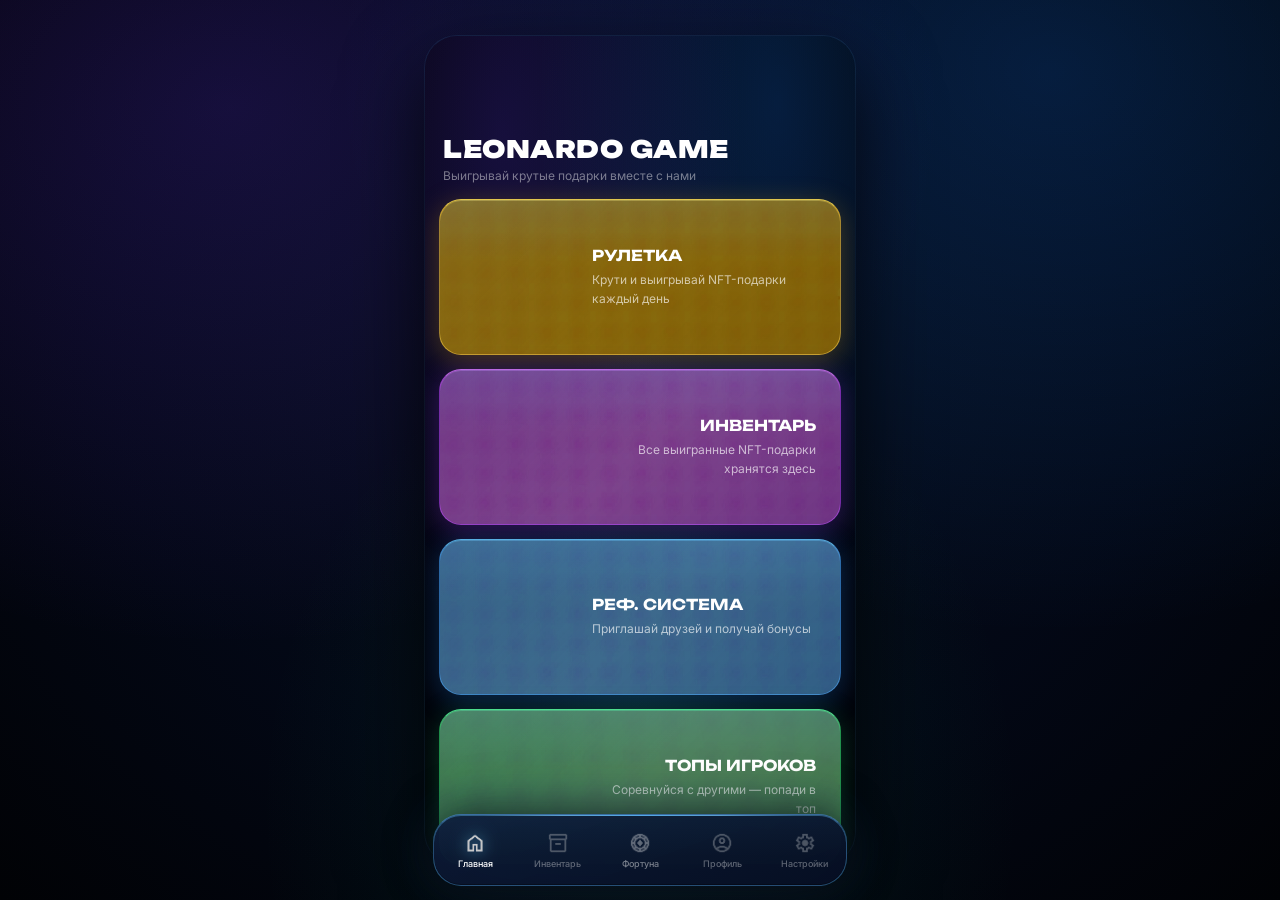
==== index.html @ 04823c70 "Create index.html" ====
<!DOCTYPE html>
<html lang="ru">
<head>
<meta charset="UTF-8"/>
<meta name="viewport" content="width=device-width, initial-scale=1.0, maximum-scale=1.0, user-scalable=no"/>
<title>LEONARDO GAME</title>

<!-- Open Graph / Telegram preview -->
<meta property="og:type" content="website"/>
<meta property="og:title" content="LEONARDO GAME"/>
<meta property="og:description" content="Виграй крутяцькі подарки разом з нами 🎁"/>
<meta property="og:image" content="https://camorezka.github.io/frontend/logo/logo.png"/>
<meta property="og:image:width" content="640"/>
<meta property="og:image:height" content="360"/>
<meta property="og:site_name" content="LEONARDO GAME"/>

<!-- Twitter Card -->
<meta name="twitter:card" content="summary_large_image"/>
<meta name="twitter:title" content="LEONARDO GAME"/>
<meta name="twitter:description" content="Виграй крутяцькі подарки разом з нами 🎁"/>
<meta name="twitter:image" content="https://camorezka.github.io/frontend/logo/logo.png"/>
<script src="https://telegram.org/js/telegram-web-app.js"></script>
<!-- pako для разжатия .tgs (gzip) + lottie-web для рендеринга -->
<script src="https://cdn.jsdelivr.net/npm/pako@2.1.0/dist/pako.min.js"></script>
<script src="https://cdn.jsdelivr.net/npm/lottie-web@5.12.2/build/player/lottie.min.js"></script>
<link rel="preconnect" href="https://fonts.googleapis.com"/>
<link href="https://fonts.googleapis.com/css2?family=Unbounded:wght@400;700;900&family=Inter:wght@400;500;600&display=swap" rel="stylesheet"/>
<link rel="stylesheet" href="style.css"/>
</head>
<body>

<!-- ══ ЗАГРУЗКА ══ -->
<div class="screen active" id="screen-loading">
  <img src="logo/logo.png" class="load-orb" alt="Logo"/>
  <div class="load-title">LEONARDO GAME</div>
  <div class="load-sub" id="load-status">Подключение...</div>
</div>

<!-- ══ ГЛАВНАЯ ══ -->
<div class="screen" id="screen-home">
  <div class="page-content">
    <div class="home-header">
      <div class="home-logo">LEONARDO GAME</div>
      <div class="home-logo-sub">Выигрывай крутые подарки вместе с нами</div>
    </div>
    <div class="home-blocks">
      <!-- РУЛЕТКА -->
      <div class="home-block hb-gold hb-left" onclick="switchTab('spin')">
        <div class="hb-media">
          <div class="tgs-container" data-tgs="photos2/dep.tgs"></div>
        </div>
        <div class="hb-body">
          <div class="home-block-title">РУЛЕТКА</div>
          <div class="home-block-sub">Крути и выигрывай NFT-подарки каждый день</div>
        </div>
      </div>
      <!-- ИНВЕНТАРЬ -->
      <div class="home-block hb-purple hb-right" onclick="switchTab('inventory')">
        <div class="hb-body hb-body-right">
          <div class="home-block-title">ИНВЕНТАРЬ</div>
          <div class="home-block-sub">Все выигранные NFT-подарки хранятся здесь</div>
        </div>
        <div class="hb-media">
          <div class="tgs-container" data-tgs="photos2/inv.tgs"></div>
        </div>
      </div>
      <!-- РЕФ. СИСТЕМА -->
      <div class="home-block hb-blue hb-left" onclick="switchTab('referral')">
        <div class="hb-media">
          <div class="tgs-container" data-tgs="photos2/ref.tgs"></div>
        </div>
        <div class="hb-body">
          <div class="home-block-title">РЕФ. СИСТЕМА</div>
          <div class="home-block-sub">Приглашай друзей и получай бонусы</div>
        </div>
      </div>
      <!-- ТОПЫ ИГРОКОВ -->
      <div class="home-block hb-green hb-right" onclick="switchTab('leaderboard')">
        <div class="hb-body hb-body-right">
          <div class="home-block-title">ТОПЫ ИГРОКОВ</div>
          <div class="home-block-sub">Соревнуйся с другими — попади в топ</div>
        </div>
        <div class="hb-media">
          <div class="tgs-container" data-tgs="photos2/top.tgs"></div>
        </div>
      </div>
      <!-- СКОРО -->
      <div class="home-block hb-soon hb-left">
        <div class="hb-media">
          <div class="hb-soon-icon">🔮</div>
        </div>
        <div class="hb-body">
          <div class="home-block-title">СКОРО</div>
          <div class="home-block-sub">Новые функции уже в разработке — следи за обновлениями</div>
          <div class="hb-soon-badge">⏳ Coming soon</div>
        </div>
      </div>
    </div>
  </div>
  <nav class="bottom-nav">
    <button class="nav-tab active" onclick="switchTab('home')" data-tab="home" id="navbtn-home">
      <img src="photos/main.png" class="nav-icon-img" alt=""/><span>Главная</span>
    </button>
    <button class="nav-tab" onclick="switchTab('inventory')" data-tab="inventory" id="navbtn-inventory">
      <img src="photos/inventory.png" class="nav-icon-img" alt=""/><span>Инвентарь</span>
    </button>
    <button class="nav-tab nav-tab-spin" onclick="switchTab('spin')" data-tab="spin" id="navbtn-spin">
      <div class="nav-spin-highlight"></div>
      <div class="nav-spin-icon-wrap">
        <img src="photos/fortune.png" class="nav-icon-img nav-icon-fortune" alt=""/>
      </div>
      <span class="nav-spin-label">Фортуна</span>
    </button>
    <button class="nav-tab" onclick="switchTab('profile')" data-tab="profile" id="navbtn-profile">
      <img src="photos/profile.png" class="nav-icon-img" alt=""/><span>Профиль</span>
    </button>
    <button class="nav-tab" onclick="switchTab('settings')" data-tab="settings" id="navbtn-settings">
      <img src="photos/settings.png" class="nav-icon-img" alt=""/><span>Настройки</span>
    </button>
  </nav>
</div>

<!-- ══ ИНВЕНТАРЬ ══ -->
<div class="screen" id="screen-inventory">
  <div class="page-content">
    <div class="page-title">Инвентарь</div>
    <div class="section-title">Мои предметы</div>
    <div class="inv-list" id="inventory-list">
      <div class="inv-empty">Пока пусто — крути рулетку!</div>
    </div>
  </div>
  <nav class="bottom-nav">
    <button class="nav-tab" onclick="switchTab('home')" data-tab="home" id="navbtn2-home">
      <img src="photos/main.png" class="nav-icon-img" alt=""/><span>Главная</span>
    </button>
    <button class="nav-tab active" onclick="switchTab('inventory')" data-tab="inventory" id="navbtn2-inventory">
      <img src="photos/inventory.png" class="nav-icon-img" alt=""/><span>Инвентарь</span>
    </button>
    <button class="nav-tab nav-tab-spin" onclick="switchTab('spin')" data-tab="spin" id="navbtn2-spin">
      <div class="nav-spin-highlight"></div>
      <div class="nav-spin-icon-wrap">
        <img src="photos/fortune.png" class="nav-icon-img nav-icon-fortune" alt=""/>
      </div>
      <span class="nav-spin-label">Фортуна</span>
    </button>
    <button class="nav-tab" onclick="switchTab('profile')" data-tab="profile" id="navbtn2-profile">
      <img src="photos/profile.png" class="nav-icon-img" alt=""/><span>Профиль</span>
    </button>
    <button class="nav-tab" onclick="switchTab('settings')" data-tab="settings" id="navbtn2-settings">
      <img src="photos/settings.png" class="nav-icon-img" alt=""/><span>Настройки</span>
    </button>
  </nav>
</div>

<!-- ══ ФОРТУНА (РУЛЕТКА) ══ -->
<div class="screen" id="screen-spin">
  <div class="spin-particles" id="spin-particles"></div>
  <div class="main-title-block">
    <div class="main-title">LEONARDO GAME</div>
    <div class="main-sub">Выигрывай крутые подарки вместе с нами</div>
  </div>
  <div class="gifts-track-wrap">
    <div class="gifts-track" id="gifts-track">
      <div class="tgs-container" data-tgs="photos/ring.tgs"></div>
      <div class="tgs-container" data-tgs="photos/bear.tgs"></div>
      <div class="tgs-container" data-tgs="photos/icecream.tgs"></div>
      <div class="tgs-container" data-tgs="photos/lighting.tgs"></div>
      <div class="tgs-container" data-tgs="photos/year.tgs"></div>
      <div class="tgs-container" data-tgs="photos/rocket.tgs"></div>
      <div class="tgs-container" data-tgs="photos/socks.tgs"></div>
      <div class="tgs-container" data-tgs="photos/skull.tgs"></div>
      <div class="tgs-container" data-tgs="photos/koldun.tgs"></div>
      <div class="tgs-container" data-tgs="photos/lolipop.tgs"></div>
      <div class="tgs-container" data-tgs="photos/heart.tgs"></div>
      <div class="tgs-container" data-tgs="photos/eye.tgs"></div>
      <div class="tgs-container" data-tgs="photos/cat.tgs"></div>
      <div class="tgs-container" data-tgs="photos/button.tgs"></div>
      <div class="tgs-container" data-tgs="photos/snake.tgs"></div>
      <div class="tgs-container" data-tgs="photos/crystal.tgs"></div>
      <div class="tgs-container" data-tgs="photos/sigara.tgs"></div>
      <div class="tgs-container" data-tgs="photos/ring.tgs"></div>
      <div class="tgs-container" data-tgs="photos/bear.tgs"></div>
      <div class="tgs-container" data-tgs="photos/icecream.tgs"></div>
      <div class="tgs-container" data-tgs="photos/lighting.tgs"></div>
      <div class="tgs-container" data-tgs="photos/year.tgs"></div>
      <div class="tgs-container" data-tgs="photos/rocket.tgs"></div>
      <div class="tgs-container" data-tgs="photos/socks.tgs"></div>
      <div class="tgs-container" data-tgs="photos/skull.tgs"></div>
      <div class="tgs-container" data-tgs="photos/koldun.tgs"></div>
      <div class="tgs-container" data-tgs="photos/lolipop.tgs"></div>
      <div class="tgs-container" data-tgs="photos/heart.tgs"></div>
      <div class="tgs-container" data-tgs="photos/eye.tgs"></div>
      <div class="tgs-container" data-tgs="photos/cat.tgs"></div>
      <div class="tgs-container" data-tgs="photos/button.tgs"></div>
      <div class="tgs-container" data-tgs="photos/snake.tgs"></div>
      <div class="tgs-container" data-tgs="photos/crystal.tgs"></div>
      <div class="tgs-container" data-tgs="photos/sigara.tgs"></div>
    </div>
  </div>
  <div class="spin-btn-wrap" id="spin-btn-wrap">
    <button class="spin-btn" id="spin-btn">Крутить рулетку</button>
    <div class="demo-toggle-row" onclick="toggleDemoMode()">
      <span class="demo-toggle-label">Демо-прокрутка</span>
      <div class="demo-toggle" id="demo-toggle"></div>
    </div>
    <div class="spin-hint">Прокрути рулетку чтобы сорвать куш!</div>
  </div>
  <nav class="bottom-nav">
    <button class="nav-tab" onclick="switchTab('home')" data-tab="home" id="navbtn3-home">
      <img src="photos/main.png" class="nav-icon-img" alt=""/><span>Главная</span>
    </button>
    <button class="nav-tab" onclick="switchTab('inventory')" data-tab="inventory" id="navbtn3-inventory">
      <img src="photos/inventory.png" class="nav-icon-img" alt=""/><span>Инвентарь</span>
    </button>
    <button class="nav-tab nav-tab-spin active" onclick="switchTab('spin')" data-tab="spin" id="navbtn3-spin">
      <div class="nav-spin-highlight"></div>
      <div class="nav-spin-icon-wrap">
        <img src="photos/fortune.png" class="nav-icon-img nav-icon-fortune" alt=""/>
      </div>
      <span class="nav-spin-label">Фортуна</span>
    </button>
    <button class="nav-tab" onclick="switchTab('profile')" data-tab="profile" id="navbtn3-profile">
      <img src="photos/profile.png" class="nav-icon-img" alt=""/><span>Профиль</span>
    </button>
    <button class="nav-tab" onclick="switchTab('settings')" data-tab="settings" id="navbtn3-settings">
      <img src="photos/settings.png" class="nav-icon-img" alt=""/><span>Настройки</span>
    </button>
  </nav>
</div>

<!-- ══ ПРОФИЛЬ ══ -->
<div class="screen" id="screen-profile">
  <div class="page-content">
    <div class="page-title">Профиль</div>
    <div class="stars-balance-small">
      <img src="photos/stars.png" alt="Stars"/>
      <span class="stars-amount" id="profile-stars-amount">0</span>
      <span class="stars-label">Stars</span>
    </div>
    <div class="profile-card">
      <div class="profile-avatar" id="profile-avatar-wrap">
        <img id="profile-tg-photo" src="" alt="" style="display:none;width:56px;height:56px;border-radius:50%;object-fit:cover;"/>
        <span id="profile-avatar-fallback">👤</span>
      </div>
      <div class="profile-info">
        <div class="profile-username" id="profile-username">@user</div>
        <div class="profile-spins">Круток: <b id="profile-spins-count">0</b></div>
      </div>
    </div>
    <div class="section-title">Статистика</div>
    <div class="stat-card">
      <div class="stat-value" id="stat-total">0</div>
      <div class="stat-label">Всего ставок</div>
    </div>
    <div class="stat-card">
      <div class="stat-value" id="stat-wins">0</div>
      <div class="stat-label">Выигрышей</div>
    </div>
    <div class="section-title">Инвентарь</div>
    <div class="inv-list" id="profile-inv-list">
      <div class="inv-empty">Пока пусто — крути рулетку!</div>
    </div>
  </div>
  <nav class="bottom-nav">
    <button class="nav-tab" onclick="switchTab('home')" data-tab="home" id="navbtn4-home">
      <img src="photos/main.png" class="nav-icon-img" alt=""/><span>Главная</span>
    </button>
    <button class="nav-tab" onclick="switchTab('inventory')" data-tab="inventory" id="navbtn4-inventory">
      <img src="photos/inventory.png" class="nav-icon-img" alt=""/><span>Инвентарь</span>
    </button>
    <button class="nav-tab nav-tab-spin" onclick="switchTab('spin')" data-tab="spin" id="navbtn4-spin">
      <div class="nav-spin-highlight"></div>
      <div class="nav-spin-icon-wrap">
        <img src="photos/fortune.png" class="nav-icon-img nav-icon-fortune" alt=""/>
      </div>
      <span class="nav-spin-label">Фортуна</span>
    </button>
    <button class="nav-tab active" onclick="switchTab('profile')" data-tab="profile" id="navbtn4-profile">
      <img src="photos/profile.png" class="nav-icon-img" alt=""/><span>Профиль</span>
    </button>
    <button class="nav-tab" onclick="switchTab('settings')" data-tab="settings" id="navbtn4-settings">
      <img src="photos/settings.png" class="nav-icon-img" alt=""/><span>Настройки</span>
    </button>
  </nav>
</div>

<!-- ══ НАСТРОЙКИ ══ -->
<div class="screen" id="screen-settings">
  <div class="page-content">
    <div class="page-title">Настройки</div>
    <div class="section-title">Уведомления</div>
    <div class="settings-item">
      <div>
        <div class="settings-item-label">Push-уведомления</div>
        <div class="settings-item-sub">Получать уведомления о результатах</div>
      </div>
      <div class="toggle" id="toggle-notif"></div>
    </div>
    <div class="section-title">Аккаунт</div>
    <div class="settings-item">
      <div>
        <div class="settings-item-label">Пользователь</div>
        <div class="settings-item-sub" id="settings-username">@user</div>
      </div>
    </div>
    <div class="settings-item">
      <div class="settings-item-label">Статистика</div>
      <div class="settings-item-value" id="settings-stats">0 ставок</div>
    </div>
    <div class="section-title">О приложении</div>
    <div class="settings-item">
      <div class="settings-item-label">Версия</div>
      <div class="settings-item-value">1.0.0</div>
    </div>
  </div>
  <nav class="bottom-nav">
    <button class="nav-tab" onclick="switchTab('home')" data-tab="home" id="navbtn5-home">
      <img src="photos/main.png" class="nav-icon-img" alt=""/><span>Главная</span>
    </button>
    <button class="nav-tab" onclick="switchTab('inventory')" data-tab="inventory" id="navbtn5-inventory">
      <img src="photos/inventory.png" class="nav-icon-img" alt=""/><span>Инвентарь</span>
    </button>
    <button class="nav-tab nav-tab-spin" onclick="switchTab('spin')" data-tab="spin" id="navbtn5-spin">
      <div class="nav-spin-highlight"></div>
      <div class="nav-spin-icon-wrap">
        <img src="photos/fortune.png" class="nav-icon-img nav-icon-fortune" alt=""/>
      </div>
      <span class="nav-spin-label">Фортуна</span>
    </button>
    <button class="nav-tab" onclick="switchTab('profile')" data-tab="profile" id="navbtn5-profile">
      <img src="photos/profile.png" class="nav-icon-img" alt=""/><span>Профиль</span>
    </button>
    <button class="nav-tab active" onclick="switchTab('settings')" data-tab="settings" id="navbtn5-settings">
      <img src="photos/settings.png" class="nav-icon-img" alt=""/><span>Настройки</span>
    </button>
  </nav>
</div>

<!-- ══ ОПЛАТА ══ -->
<div class="screen" id="screen-pay">
  <div class="pay-wrap">
    <div class="pay-icon">💍</div>
    <div class="pay-title">Отправьте 2 кольца</div>
    <div class="pay-instruction">
      Отправьте 2 кольца на аккаунт <b id="ring-account">@kinub</b>
    </div>
    <div class="pay-steps">
      <div class="pay-step">1. Откройте профиль <b id="ring-account-link">@kinub</b> в Telegram</div>
      <div class="pay-step">2. Нажмите «Подарить» → выберите «Кольцо»</div>
      <div class="pay-step">3. Отправьте 2 кольца (по одному или сразу 2)</div>
      <div class="pay-step">4. Ждите — рулетка запустится автоматически ✨</div>
    </div>
    <div class="pay-bet-id">ID ставки: <b id="pay-bet-id">—</b></div>
    <div class="pay-status" id="pay-status"></div>
    <button class="pay-confirm-btn" id="pay-confirm-btn">✅ Я отправил — проверить</button>
    <button class="pay-back-btn" id="pay-back-btn">← Назад</button>
  </div>
</div>

<!-- ══ ПРОКРУТКА ══ -->
<div class="screen" id="screen-spinning">
  <div class="spinning-wrap">
    <div class="spinning-reel">
      <div class="spin-sym" id="spin-sym-1">💍</div>
    </div>
    <div class="spinning-label">Крутим...</div>
  </div>
</div>

<!-- ══ РЕЗУЛЬТАТ ══ -->
<div class="screen" id="screen-result">
  <div class="result-wrap" id="result-wrap"></div>
</div>

<!-- ══ ОШИБКА ══ -->
<div class="screen" id="screen-error">
  <div class="error-wrap">
    <div class="error-icon">⚠️</div>
    <div class="error-title" id="error-title">Ошибка</div>
    <div class="error-sub" id="error-sub">Что-то пошло не так</div>
    <button class="error-btn" id="error-btn">Попробовать снова</button>
  </div>
</div>

<!-- ══ РЕФЕРАЛЬНАЯ СИСТЕМА ══ -->
<div class="screen" id="screen-referral">
  <div class="page-content">
    <div class="ref-header">
      <div class="page-title">Реф. система</div>
      <div class="ref-subtitle">Приглашай друзей — получай звёзды</div>
    </div>
    <div class="ref-reward-card">
      <div class="ref-reward-icon">⭐</div>
      <div class="ref-reward-info">
        <div class="ref-reward-title">+1 звезда за друга</div>
        <div class="ref-reward-sub">Каждый кто зайдёт по твоей ссылке принесёт тебе 1 звезду</div>
      </div>
    </div>
    <div class="ref-stats-row">
      <div class="ref-stat-box">
        <div class="ref-stat-value" id="ref-count">0</div>
        <div class="ref-stat-label">Приглашено</div>
      </div>
      <div class="ref-stat-box">
        <div class="ref-stat-value" id="ref-earned">0 ⭐</div>
        <div class="ref-stat-label">Заработано</div>
      </div>
    </div>
    <div class="ref-link-block">
      <div class="ref-link-label">Твоя реферальная ссылка</div>
      <div class="ref-link-box" id="ref-link-box">Загрузка...</div>
      <button class="ref-copy-btn" id="ref-copy-btn" onclick="copyRefLink()">📋 Копировать ссылку</button>
      <button class="ref-share-btn" onclick="shareRefLink()">🚀 Поделиться</button>
    </div>
    <div class="ref-how-block">
      <div class="ref-how-title">Как это работает</div>
      <div class="ref-how-step"><span class="ref-step-num">1</span> Скопируй свою реферальную ссылку</div>
      <div class="ref-how-step"><span class="ref-step-num">2</span> Отправь другу в Telegram</div>
      <div class="ref-how-step"><span class="ref-step-num">3</span> Когда друг откроет приложение — ты получишь 1 ⭐</div>
    </div>
  </div>
  <nav class="bottom-nav">
    <button class="nav-tab" onclick="switchTab('home')" data-tab="home"><img src="photos/main.png" class="nav-icon-img" alt=""/><span>Главная</span></button>
    <button class="nav-tab" onclick="switchTab('inventory')" data-tab="inventory"><img src="photos/inventory.png" class="nav-icon-img" alt=""/><span>Инвентарь</span></button>
    <button class="nav-tab nav-tab-spin" onclick="switchTab('spin')" data-tab="spin"><div class="nav-spin-highlight"></div><div class="nav-spin-icon-wrap"><img src="photos/fortune.png" class="nav-icon-img nav-icon-fortune" alt=""/></div><span class="nav-spin-label">Фортуна</span></button>
    <button class="nav-tab" onclick="switchTab('profile')" data-tab="profile"><img src="photos/profile.png" class="nav-icon-img" alt=""/><span>Профиль</span></button>
    <button class="nav-tab" onclick="switchTab('settings')" data-tab="settings"><img src="photos/settings.png" class="nav-icon-img" alt=""/><span>Настройки</span></button>
  </nav>
</div>

<!-- ══ ТОПЫ ИГРОКОВ ══ -->
<div class="screen" id="screen-leaderboard">
  <div class="page-content">
    <div class="page-title">Топ игроков</div>
    <div id="lb-podium" class="lb-podium">
      <!-- Top 1-3 rendered by JS -->
    </div>
    <div class="lb-rest-wrap">
      <div id="lb-rest-list" class="lb-rest-list"><!-- 4-100 --></div>
      <div class="lb-nav-row">
        <button class="lb-arrow-btn" id="lb-prev" onclick="lbPrev()">&#8592;</button>
        <span class="lb-page-info" id="lb-page-info">1 / 1</span>
        <button class="lb-arrow-btn" id="lb-next" onclick="lbNext()">&#8594;</button>
      </div>
    </div>
  </div>
  <nav class="bottom-nav">
    <button class="nav-tab" onclick="switchTab('home')" data-tab="home"><img src="photos/main.png" class="nav-icon-img" alt=""/><span>Главная</span></button>
    <button class="nav-tab" onclick="switchTab('inventory')" data-tab="inventory"><img src="photos/inventory.png" class="nav-icon-img" alt=""/><span>Инвентарь</span></button>
    <button class="nav-tab nav-tab-spin" onclick="switchTab('spin')" data-tab="spin"><div class="nav-spin-highlight"></div><div class="nav-spin-icon-wrap"><img src="photos/fortune.png" class="nav-icon-img nav-icon-fortune" alt=""/></div><span class="nav-spin-label">Фортуна</span></button>
    <button class="nav-tab" onclick="switchTab('profile')" data-tab="profile"><img src="photos/profile.png" class="nav-icon-img" alt=""/><span>Профиль</span></button>
    <button class="nav-tab" onclick="switchTab('settings')" data-tab="settings"><img src="photos/settings.png" class="nav-icon-img" alt=""/><span>Настройки</span></button>
  </nav>
</div>

<!-- ══ ТОСТ + КОНФЕТТИ ══ -->
<div class="toast" id="toast"></div>
<div id="confetti-container"></div>

<script src="app.js"></script>
</body>
</html>
---- style.css ----
/* ═══════════════════════════════════════════════
   LEONARDO GAME — Dark Glass Theme
   Performance-first: GPU-only animations,
   no layout thrash, no paint during scroll
   ═══════════════════════════════════════════════ */

/* ── RESET & ROOT ─────────────────────────────── */
*, *::before, *::after { box-sizing: border-box; margin: 0; padding: 0; }

:root {
  --bg:           #010208;
  --glass-bg:     rgba(20,55,110,0.06);
  --glass-border: rgba(80,160,240,0.10);
  --gold:         #F5C518;
  --green:        #4ade80;
  --red:          #f87171;
  --blue:         #5dbcff;
  --text:         #ffffff;
  --sub:          rgba(255,255,255,0.45);
  --btn-bg:       #5dbcff;
  --btn-text:     #001a2e;
  --nav-h:        72px;
  --app-bg:
    radial-gradient(ellipse at 18% 12%, rgba(110,50,240,0.18) 0%, transparent 48%),
    radial-gradient(ellipse at 82% 8%,  rgba(20,130,255,0.18) 0%, transparent 48%),
    radial-gradient(ellipse at 50% 90%, rgba(20,180,110,0.10) 0%, transparent 42%),
    radial-gradient(ellipse at 50% 40%, rgba(50,110,200,0.12) 0%, rgba(3,8,22,0.88) 58%, #010205 100%);
}

/* ── BASE ─────────────────────────────────────── */
html, body {
  height: 100%;
  background: var(--app-bg);
  background-color: var(--bg);
  color: var(--text);
  font-family: 'Inter', sans-serif;
  overflow: hidden;
  /* prevent overscroll bounce on iOS */
  overscroll-behavior: none;
}

/* ── SCREENS ─────────────────────────────────── */
.screen {
  display: none;
  flex-direction: column;
  align-items: center;
  width: 100%;
  height: 100vh;
  height: 100dvh;
  height: var(--app-vh, 100dvh);
  background: var(--app-bg);
  background-color: var(--bg);
  position: fixed;
  inset: 0;
  z-index: 1;
  overflow: hidden;
  /* NO transform here — transform creates a new containing block
     which breaks position:fixed children (nav, spin elements) */
}
.screen.active { display: flex; }

/* margin-top убран у всех вкладок: .screen — containing block для
   фиксированной .bottom-nav (transform: translateZ(0)), и любой
   margin-top сдвигает весь блок .screen вниз за пределы вьюпорта,
   из-за чего bottom-nav оказывается на 26px ниже и обрезается.
   Визуальный отступ контента сверху сохранён через padding у .page-content. */
#screen-home        { margin-top: 0; }
#screen-inventory   { margin-top: 0; }
#screen-settings    { margin-top: 0; }
#screen-profile     { margin-top: 0; }
#screen-referral    { margin-top: 0; }
#screen-leaderboard { margin-top: 0; }

/* ── LOADING ──────────────────────────────────── */
#screen-loading {
  justify-content: center;
  align-items: center;
  gap: 20px;
}
.load-orb {
  width: 96px; height: 96px;
  border-radius: 24px;
  object-fit: contain;
  will-change: transform;
  animation: pulse-orb 1.6s ease-in-out infinite;
}
@keyframes pulse-orb {
  0%,100%{ transform: scale(1)    translateZ(0); opacity: 0.85; }
  50%    { transform: scale(1.1)  translateZ(0); opacity: 1;    }
}
.load-title {
  font-family: 'Unbounded', sans-serif;
  font-size: 20px; font-weight: 900;
  color: #fff; letter-spacing: 1px;
}
.load-sub { color: var(--sub); font-size: 13px; }

/* ── PAGE LAYOUT ─────────────────────────────── */
.page-content {
  flex: 1;
  display: flex;
  flex-direction: column;
  padding: 98px 14px 8px;
  gap: 12px;
  overflow-y: auto;
  width: 100%;
  -ms-overflow-style: none;
  scrollbar-width: none;
  /* smooth momentum scroll on iOS */
  -webkit-overflow-scrolling: touch;
}
.page-content::-webkit-scrollbar { display: none; }

.page-title {
  font-family: 'Unbounded', sans-serif;
  font-size: 25px; font-weight: 900;
  color: #fff;
  padding: 0 4px;
}
.section-title {
  font-family: 'Unbounded', sans-serif;
  font-size: 11px; font-weight: 700;
  color: var(--sub);
  text-transform: uppercase;
  letter-spacing: 1px;
  padding: 4px 4px 0;
}

/* Stars balance */
.stars-balance-small {
  display: flex; align-items: center; gap: 8px;
  padding: 12px 16px;
  background: linear-gradient(135deg, rgba(93,188,255,0.12) 0%, rgba(93,188,255,0.05) 100%);
  border: 1px solid rgba(93,188,255,0.2);
  border-radius: 14px;
  width: 100%;
  /* no backdrop-filter here — kills fps on scroll */
}
.stars-balance-small img { width: 20px; height: 20px; object-fit: contain; }
.stars-balance-small .stars-amount {
  font-family: 'Unbounded', sans-serif;
  font-size: 14px; font-weight: 700; color: #fff;
}
.stars-balance-small .stars-label { font-size: 11px; color: var(--sub); margin-left: 2px; }

/* ── SCREEN BACKGROUNDS ──────────────────────────── */
/* ── HOME ─────────────────────────────────────── */
/* Home page is static — no horizontal scroll */
#screen-home {
  overflow: hidden !important;
  touch-action: pan-y;
  overscroll-behavior-x: none;
}
#screen-home .page-content {
  overflow-x: hidden !important;
  overflow-y: auto;
  width: 100%;
  max-width: 100vw;
}

.home-header { padding: 0 4px 4px; }
.home-logo {
  font-family: 'Unbounded', sans-serif;
  font-size: clamp(18px,5vw,24px); font-weight: 900;
  color: #fff; letter-spacing: 0.5px;
}
.home-logo-sub { font-size: 12px; color: var(--sub); margin-top: 4px; }

.home-blocks { display: flex; flex-direction: column; gap: 14px; width: 100%; }
#screen-home .page-content { overflow-y: scroll; }
#screen-home .home-blocks  { padding-bottom: calc(var(--nav-h) + 40px); }

.home-block {
  width: 100%; box-sizing: border-box;
  padding: 22px 24px;
  border: 1px solid rgba(93,188,255,0.20);
  border-top-color: rgba(93,188,255,0.35);
  border-radius: 22px;
  box-shadow: 0 6px 24px rgba(0,0,0,0.38), inset 0 1px 0 rgba(100,180,255,0.18);
  position: relative; overflow: visible;
  min-height: 110px;
  display: flex; flex-direction: row; align-items: center; gap: 18px;
  cursor: pointer;
  transition: transform 0.2s cubic-bezier(0.34,1.56,0.64,1);
}
.home-block::before {
  content: ''; position: absolute; top: 0; left: 0; right: 0; height: 40%;
  background: linear-gradient(180deg, rgba(100,180,255,0.12) 0%, transparent 100%);
  pointer-events: none; border-radius: 22px 22px 0 0;
}
.home-block:active { transform: scale(0.97) translateZ(0); }
.home-block::after {
  content: ''; position: absolute; inset: 0; border-radius: 22px;
  background: linear-gradient(135deg, rgba(255,255,255,0.06) 0%, transparent 50%);
  pointer-events: none; border-radius: 22px;
}

.hb-gold {
  background:
    linear-gradient(135deg,
      rgba(80,55,0, 0.72) 0%,
      rgba(60,40,0, 0.60) 50%,
      rgba(70,48,0, 0.68) 100%),
    url('main/yellow.png') center/cover no-repeat;
  border-color: rgba(255,210,80,0.55);
  border-top-color: rgba(255,230,100,0.75);
  box-shadow: 0 6px 28px rgba(255,180,0,0.25), inset 0 1px 0 rgba(255,230,100,0.35);
}
.hb-blue {
  background:
    linear-gradient(135deg,
      rgba(0,40,80, 0.72) 0%,
      rgba(0,30,65, 0.60) 50%,
      rgba(0,35,75, 0.68) 100%),
    url('main/blue.png') center/cover no-repeat;
  border-color: rgba(80,170,255,0.55);
  border-top-color: rgba(100,200,255,0.75);
  box-shadow: 0 6px 28px rgba(40,140,255,0.25), inset 0 1px 0 rgba(100,200,255,0.35);
}
.hb-purple {
  background:
    linear-gradient(135deg,
      rgba(50,0,80, 0.72) 0%,
      rgba(40,0,65, 0.60) 50%,
      rgba(45,0,75, 0.68) 100%),
    url('main/purple.png') center/cover no-repeat;
  border-color: rgba(190,80,255,0.55);
  border-top-color: rgba(210,120,255,0.75);
  box-shadow: 0 6px 28px rgba(170,60,255,0.25), inset 0 1px 0 rgba(210,120,255,0.35);
}
.hb-green {
  background:
    linear-gradient(135deg,
      rgba(20,80,30, 0.72) 0%,
      rgba(10,60,20, 0.60) 50%,
      rgba(15,70,25, 0.68) 100%),
    url('main/lime.png') center/cover no-repeat;
  border-color: rgba(50,220,120,0.55);
  border-top-color: rgba(80,255,160,0.75);
  box-shadow: 0 6px 28px rgba(30,200,100,0.25), inset 0 1px 0 rgba(80,255,160,0.35);
}
.hb-soon {
  background:
    linear-gradient(135deg,
      rgba(120,130,160,0.40) 0%,
      rgba(80,90,120,0.28) 50%,
      rgba(100,110,145,0.35) 100%);
  border-color: rgba(140,155,200,0.35);
  border-top-color: rgba(160,175,220,0.50);
  box-shadow: 0 6px 28px rgba(0,0,0,0.30), inset 0 1px 0 rgba(160,175,220,0.20);
  cursor: default;
  opacity: 0.78;
  pointer-events: none;
}
.hb-soon:active { transform: none; }
.hb-soon-badge {
  display: inline-flex; align-items: center; gap: 5px;
  font-family: 'Unbounded', sans-serif;
  font-size: 9px; font-weight: 700;
  color: rgba(255,255,255,0.9);
  background: rgba(255,255,255,0.14);
  border: 1px solid rgba(255,255,255,0.22);
  padding: 4px 9px; border-radius: 20px;
  letter-spacing: 0.5px; text-transform: uppercase;
  margin-top: 6px;
}
.hb-soon-icon {
  font-size: 52px;
  display: flex; align-items: center; justify-content: center;
  width: 100%; height: 100%;
}

.hb-left  { flex-direction: row; }
.hb-right { flex-direction: row-reverse; }

/* медиа-контейнер с TGS — фиксированный квадрат */
.hb-media {
  flex-shrink: 0;
  display: flex; align-items: center; justify-content: center;
  width: 110px; height: 110px;
  border-radius: 20px; overflow: hidden;
  position: relative; z-index: 2;
  transform: translateZ(0);
  /* contain убран — нужен overflow:visible для glow-псевдоэлемента */
}

.hb-media video, .hb-media lottie-player {
  width: 100%; height: 100%; object-fit: cover;
  border-radius: 20px; display: block;
}

.hb-media .tgs-container {
  will-change: transform;
}

.hb-media video {
  will-change: transform;
}

.tgs-container svg,
.tgs-container canvas {
  width: 100% !important; height: 100% !important;
  display: block;
  background: transparent !important;
}

.hb-body {
  flex: 1; display: flex; flex-direction: column; gap: 6px;
  position: relative; z-index: 1;
  align-items: flex-start; text-align: left;
}
.hb-body-right { text-align: right; align-items: flex-end; }
.home-block-title {
  font-family: 'Unbounded', sans-serif; font-size: 15px; font-weight: 700; color: #fff;
}
.home-block-sub  { font-size: 12px; color: rgba(255,255,255,0.65); line-height: 1.55; }
.home-block-badge {
  display: inline-block; font-family: 'Unbounded', sans-serif;
  font-size: 9px; font-weight: 700; color: #001a2e; background: #5dbcff;
  padding: 3px 8px; border-radius: 20px; letter-spacing: 0.5px; text-transform: uppercase;
  margin-top: 4px; width: fit-content;
}

/* ── INVENTORY ──────────────────────────────────*/
.inv-list  { display: flex; flex-direction: column; gap: 10px; margin-top: 30px; }
.inv-item  {
  padding: 14px 18px;
  background: rgba(8,18,48,0.80); border: 1px solid rgba(93,188,255,0.16);
  border-radius: 16px;
  box-shadow: 0 3px 14px rgba(0,0,0,0.38);
  display: flex; align-items: center; gap: 14px;
  transition: transform 0.15s;
  will-change: transform;
}
.inv-item:active { transform: scale(0.98) translateZ(0); }
.inv-icon  { font-size: 30px; }
.inv-name  { font-size: 14px; font-weight: 600; color: #fff; }
.inv-info  { font-size: 11px; color: var(--sub); margin-top: 2px; }
.inv-empty { padding: 28px; text-align: center; color: var(--sub); font-size: 13px; background: rgba(93,188,255,0.05); border: 1px solid rgba(93,188,255,0.1); border-radius: 16px; }

/* ── PROFILE ─────────────────────────────────── */
.profile-card {
  width: 100%; box-sizing: border-box; padding: 22px 20px;
  background: linear-gradient(135deg,
    rgba(93,188,255,0.14) 0%,
    rgba(93,188,255,0.07) 45%,
    rgba(100,180,255,0.09) 100%);
  border: 1px solid rgba(93,188,255,0.28);
  border-bottom-color: rgba(93,188,255,0.14);
  border-radius: 22px;
  box-shadow: 0 8px 32px rgba(0,0,0,0.42), inset 0 1px 0 rgba(100,180,255,0.26);
  display: flex; align-items: center; gap: 16px;
  position: relative; overflow: hidden;
}
.profile-card::before {
  content: ''; position: absolute; top: 0; left: 0; right: 0; height: 45%;
  background: linear-gradient(180deg, rgba(100,180,255,0.15) 0%, transparent 100%);
  border-radius: 22px 22px 0 0; pointer-events: none;
}
.profile-avatar {
  width: 56px; height: 56px; border-radius: 50%;
  background: rgba(93,188,255,0.18);
  border: 1px solid rgba(93,188,255,0.3);
  display: flex; align-items: center; justify-content: center; font-size: 26px;
  flex-shrink: 0;
  position: relative; z-index: 1; overflow: hidden;
}
.profile-info     { flex: 1; position: relative; z-index: 1; }
.profile-username { font-family: 'Unbounded', sans-serif; font-size: 16px; font-weight: 700; color: #fff; }
.profile-spins    { font-size: 13px; color: var(--sub); margin-top: 4px; }
.profile-spins b  { color: rgba(255,255,255,0.80); font-weight: 600; }

.stat-card {
  width: 100%; box-sizing: border-box;
  padding: 18px 16px;
  background: rgba(8,18,48,0.80);
  border: 1px solid rgba(93,188,255,0.18);
  border-radius: 18px;
  box-shadow: 0 4px 18px rgba(0,0,0,0.42); text-align: center;
  position: relative; overflow: hidden;
}
.stat-card::before {
  content: ''; position: absolute; top: 0; left: 0; right: 0; height: 40%;
  background: linear-gradient(180deg, rgba(100,180,255,0.09) 0%, transparent 100%);
  pointer-events: none;
}
.stat-value { font-family: 'Unbounded', sans-serif; font-size: 22px; font-weight: 900; color: #fff; line-height: 1; position: relative; z-index: 1; }
.stat-label { font-size: 11px; color: var(--sub); margin-top: 5px; position: relative; z-index: 1; }

/* ── SETTINGS ─────────────────────────────────── */
.settings-item {
  padding: 18px 20px;
  background: rgba(8,18,48,0.80); border: 1px solid rgba(93,188,255,0.16);
  border-radius: 16px;
  box-shadow: 0 3px 14px rgba(0,0,0,0.38);
  display: flex; align-items: center; justify-content: space-between; gap: 12px;
  width: 100%; box-sizing: border-box;
}
.settings-item-label { font-size: 14px; font-weight: 600; color: #fff; }
.settings-item-sub   { font-size: 12px; color: var(--sub); margin-top: 2px; }
.settings-item-value { font-size: 13px; color: var(--sub); flex-shrink: 0; }

.toggle {
  width: 44px; height: 24px; background: rgba(93,188,255,0.2);
  border-radius: 12px; position: relative; cursor: pointer;
  border: 1px solid rgba(93,188,255,0.28); flex-shrink: 0;
  transition: background 0.22s;
}
.toggle.on { background: rgba(93,188,255,0.75); }
.toggle::after {
  content: ''; position: absolute; top: 3px; left: 3px;
  width: 18px; height: 18px; background: rgba(255,255,255,0.6);
  border-radius: 50%;
  transition: transform 0.22s, background 0.22s;
  will-change: transform;
}
.toggle.on::after { transform: translateX(18px); background: #001a2e; }

/* ── SPIN SCREEN ─────────────────────────────── */
#screen-spin {
  justify-content: flex-start;
  overflow: hidden;
  background:
    radial-gradient(ellipse at 50% 35%, rgba(3,8,22,0.80) 0%, rgba(1,2,8,0.96) 70%),
    url('main/yellow.png') center/cover no-repeat !important;
}

/* Ambient particles */
.spin-particles {
  position: absolute; inset: 0;
  z-index: 0; pointer-events: none; overflow: hidden;
  contain: strict;
}
.spin-particle {
  position: absolute;
  width: var(--ps, 3px); height: var(--ps, 3px);
  border-radius: 50%;
  background: rgba(150,200,255,0.75);
  opacity: 0;
  left: var(--px, 10%); top: var(--py, 10%);
  will-change: transform, opacity;
  animation: particle-drift var(--pdur,9s) ease-in-out infinite;
  animation-delay: var(--pdelay,0s);
}
@keyframes particle-drift {
  0%   { opacity:0; transform:translate3d(0,0,0) scale(0.5); }
  12%  { opacity:var(--pop,.45); transform:translate3d(calc(var(--pdx,10px)*.3),calc(var(--pdy,-10px)*.3),0) scale(1); }
  45%  { opacity:var(--pop,.45); transform:translate3d(var(--pdx,10px),var(--pdy,-10px),0) scale(1); }
  55%  { opacity:0; transform:translate3d(var(--pdx,10px),var(--pdy,-10px),0) scale(0.5); }
  56%  { opacity:0; transform:translate3d(var(--pdx2,-10px),var(--pdy2,10px),0) scale(0.5); }
  68%  { opacity:var(--pop,.45); transform:translate3d(calc(var(--pdx2,-10px)*.6),calc(var(--pdy2,10px)*.6),0) scale(1); }
  92%  { opacity:var(--pop,.45); transform:translate3d(var(--pdx2,-10px),var(--pdy2,10px),0) scale(1); }
  100% { opacity:0; transform:translate3d(var(--pdx2,-10px),var(--pdy2,10px),0) scale(0.5); }
}
@media (prefers-reduced-motion: reduce) {
  .spin-particle { animation: none; opacity: 0; }
}

/* Title block — fixed so it never moves */
.main-title-block {
  text-align: center; padding: 12px 24px 0;
  z-index: 10;
  position: fixed; top: 40px; left: 0; right: 0;
}
.main-title {
  font-family: 'Unbounded', sans-serif;
  font-size: clamp(20px,6vw,26px); font-weight: 900;
  color: #fff; letter-spacing: 0.5px;
  text-shadow: 0 0 40px rgba(93,188,255,0.45), 0 2px 8px rgba(0,0,0,0.6);
}
.main-sub { color: rgba(255,255,255,0.55); font-size: 12px; margin-top: 6px; }

/* Carousel — GPU-only transform, isolated layer */
.gifts-track-wrap {
  position: fixed; top: 50%; left: 0; right: 0;
  transform: translateY(-50%);
  height: 220px; overflow: hidden;
  display: flex; align-items: center;
  z-index: 1;
  -webkit-mask-image: linear-gradient(to right, transparent 0%, black 10%, black 90%, transparent 100%);
          mask-image: linear-gradient(to right, transparent 0%, black 10%, black 90%, transparent 100%);
  /* contain repaints */
  contain: layout style paint;
}
.gifts-track {
  display: flex; gap: 12px; flex-shrink: 0;
  will-change: transform;
  transform: translateZ(0);
  backface-visibility: hidden;
}
.gifts-track video,
.gifts-track .tgs-container {
  flex-shrink: 0; width: 42vw; height: 42vw;
  max-width: 190px; max-height: 190px;
  background: transparent;
  border-radius: 20px; border: none; display: block;
  /* own compositing layer — no overdraw from sibling repaints */
  will-change: transform;
  transform: translateZ(0);
}
.gifts-track video { object-fit: cover; }

/* Spin overlay */
#spin-overlay { box-shadow: 0 0 60px rgba(0,0,0,0.5); }
.spin-overlay-item {
  flex-shrink: 0; width: 42vw; height: 42vw;
  max-width: 190px; max-height: 190px;
  border-radius: 20px; overflow: hidden;
  background: transparent;
  display: flex; align-items: center; justify-content: center;
  contain: layout style paint;
}
.spin-overlay-item video { width: 100%; height: 100%; object-fit: cover; display: block; }
.spin-overlay-star {
  background: radial-gradient(circle, rgba(93,188,255,0.14) 0%, rgba(0,0,0,0.35) 100%);
  border: 1px solid rgba(93,188,255,0.22);
}
.spin-overlay-star img {
  width: 60%; height: 60%; object-fit: contain;
  filter: drop-shadow(0 0 16px rgba(93,188,255,0.6));
}

/* Spin button — fixed so nav never shifts */
.spin-btn-wrap {
  position: fixed;
  bottom: calc(var(--nav-h) + 26px);
  left: 0; right: 0;
  padding: 0 20px;
  display: flex; flex-direction: column; gap: 10px;
  z-index: 10;
}
.spin-btn {
  width: 100%; padding: 16px 20px;
  background: linear-gradient(135deg,
    rgba(93,188,255,0.28) 0%,
    rgba(70,160,255,0.18) 40%,
    rgba(80,170,255,0.14) 60%,
    rgba(93,188,255,0.25) 100%);
  border: 1px solid rgba(93,188,255,0.45);
  border-bottom-color: rgba(93,188,255,0.20);
  border-radius: 22px;
  font-family: 'Unbounded', sans-serif; font-size: 17px; font-weight: 700; color: #fff;
  cursor: pointer;
  box-shadow: 0 8px 32px rgba(0,0,0,0.42),
              0 0 24px rgba(93,188,255,0.12),
              0 2px 0 rgba(100,180,255,0.42) inset,
              0 -1px 0 rgba(0,0,0,0.18) inset;
  text-shadow: 0 0 20px rgba(93,188,255,0.5);
  transition: transform 0.12s, opacity 0.12s;
  will-change: transform;
  position: relative; overflow: hidden; touch-action: manipulation; letter-spacing: 0.3px;
}
.spin-btn::before {
  content: ''; position: absolute; top: 0; left: 0; right: 0; height: 45%;
  background: linear-gradient(180deg, rgba(100,180,255,0.26) 0%, rgba(100,180,255,0.10) 60%, transparent 100%);
  border-radius: 22px 22px 0 0; pointer-events: none;
}
.spin-btn:active  { transform: scale(0.97) translateZ(0); }
.spin-btn:disabled { opacity: 0.38; cursor: not-allowed; transform: none; }

.spin-hint { text-align: center; font-size: 12px; color: var(--sub); line-height: 1.5; }

/* Demo toggle */
.demo-toggle-row {
  display: flex; align-items: center; justify-content: space-between;
  padding: 12px 16px;
  background: rgba(93,188,255,0.07);
  border: 1px solid rgba(93,188,255,0.14);
  border-radius: 12px;
  cursor: pointer;
}
.demo-toggle-label { font-size: 13px; color: var(--sub); }
.demo-toggle {
  width: 40px; height: 22px; background: rgba(93,188,255,0.18);
  border-radius: 11px; position: relative;
  border: 1px solid rgba(93,188,255,0.25);
  transition: background 0.2s;
}
.demo-toggle.demo-toggle-on { background: rgba(93,188,255,0.7); }
.demo-toggle::after {
  content: ''; position: absolute; top: 3px; left: 3px;
  width: 16px; height: 16px; background: rgba(255,255,255,0.65);
  border-radius: 50%;
  transition: transform 0.2s;
  will-change: transform;
}
.demo-toggle.demo-toggle-on::after { transform: translateX(18px); background: #fff; }

/* ── BOTTOM NAV ─────────────────────────────── */
.bottom-nav {
  position: fixed;
  bottom: 14px; left: 8px; right: 8px;
  height: var(--nav-h);
  background: linear-gradient(160deg,
    rgba(12,25,55,0.95) 0%,
    rgba(6,14,35,0.98) 100%);
  border: 1px solid rgba(93,188,255,0.35);
  border-top: 1px solid rgba(100,180,255,0.55);
  box-shadow:
    0 -4px 40px rgba(0,0,0,0.70),
    0 0 50px rgba(93,188,255,0.16),
    0 0 80px rgba(80,60,200,0.08),
    inset 0 1px 0 rgba(100,200,255,0.38),
    inset 0 -1px 0 rgba(0,0,0,0.35);
  backdrop-filter: blur(40px) saturate(200%);
  -webkit-backdrop-filter: blur(40px) saturate(200%);
  display: flex; align-items: center; justify-content: space-around;
  z-index: 100;
  padding-bottom: env(safe-area-inset-bottom, 0px);
  border-radius: 28px;
  overflow: visible;
}
.bottom-nav::before {
  content: ''; position: absolute; top: 0; left: 12%; right: 12%; height: 1px;
  background: linear-gradient(90deg,
    transparent 0%,
    rgba(120,200,255,0.60) 25%,
    rgba(93,188,255,0.80) 50%,
    rgba(120,200,255,0.60) 75%,
    transparent 100%);
  pointer-events: none;
  border-radius: 1px;
}
.bottom-nav::after {
  content: ''; position: absolute; inset: 0;
  border-radius: 28px;
  background: linear-gradient(180deg, rgba(93,188,255,0.04) 0%, transparent 60%);
  pointer-events: none;
}

.nav-tab {
  flex: 1;
  display: flex; flex-direction: column; align-items: center; justify-content: center;
  gap: 4px; padding: 8px 2px;
  cursor: pointer; border: none; background: none;
  color: rgba(255,255,255,0.35); font-family: 'Inter', sans-serif;
  font-size: 9px; font-weight: 500;
  transition: color 0.18s, transform 0.12s;
  position: relative; touch-action: manipulation;
  text-decoration: none; -webkit-tap-highlight-color: transparent;
  min-width: 0;
}
.nav-tab:active  { transform: scale(0.88) translateZ(0); }
.nav-tab.active  { color: #fff; }
.nav-tab .nav-icon-img {
  width: 22px; height: 22px; object-fit: contain;
  opacity: 0.35; transition: opacity 0.18s, filter 0.18s; pointer-events: none;
}
.nav-tab.active .nav-icon-img {
  opacity: 1;
  filter: drop-shadow(0 0 8px rgba(93,188,255,0.8)) brightness(1.1);
}
/* nav-tab active indicator line removed */

/* Fortune/spin center tab — same as all others, no special styling */
.nav-tab-spin {
  flex: 1; position: relative;
  display: flex; flex-direction: column; align-items: center; justify-content: center;
  gap: 4px; padding: 8px 2px; z-index: 20;
}
/* Remove the circle highlight and glow */
.nav-spin-highlight {
  display: none;
}
.nav-tab-spin.active .nav-spin-highlight {
  display: none;
}
.nav-spin-icon-wrap {
  display: flex; align-items: center; justify-content: center;
}
/* Fortune icon same size as others (22px) */
.nav-icon-fortune {
  width: 22px !important;
  height: 22px !important;
  opacity: 0.35;
  filter: brightness(0) invert(1);
  animation: fortune-spin 2.4s linear infinite;
  will-change: transform;
}
.nav-tab-spin.active .nav-icon-fortune {
  opacity: 1;
  filter: brightness(0) invert(1) drop-shadow(0 0 6px rgba(93,188,255,0.6));
}
.nav-spin-label {
  font-size: 9px; font-weight: 500; color: var(--sub);
  transition: color 0.18s;
}
.nav-tab-spin.active .nav-spin-label { color: #fff; }

@keyframes fortune-spin {
  from { transform: rotate(0deg) translateZ(0); }
  to   { transform: rotate(360deg) translateZ(0); }
}

/* ── PAYMENT ─────────────────────────────────── */
#screen-pay { overflow-y: auto; justify-content: flex-start; padding: 0; }
.pay-wrap { width:100%; display:flex; flex-direction:column; align-items:center; gap:16px; padding:32px 24px 40px; min-height:100%; }
.pay-icon  { font-size:56px; }
.pay-title { font-family:'Unbounded',sans-serif; font-size:18px; font-weight:700; color:#fff; }
.pay-instruction { background:rgba(93,188,255,0.07); border:1px solid rgba(93,188,255,0.14); border-radius:16px; padding:14px 18px; font-size:14px; text-align:center; line-height:1.7; width:100%; }
.pay-steps { width:100%; background:rgba(93,188,255,0.07); border:1px solid rgba(93,188,255,0.14); border-radius:16px; padding:14px 18px; display:flex; flex-direction:column; gap:10px; }
.pay-step  { font-size:13px; color:var(--sub); line-height:1.5; }
.pay-step b { color:var(--text); }
.pay-bet-id { font-size:11px; color:var(--sub); }
.pay-status { min-height:18px; font-size:13px; font-weight:600; }
.pay-status.ok   { color:var(--green); }
.pay-status.err  { color:var(--red); }
.pay-status.wait { color:#cfcfcf; }
.pay-confirm-btn {
  width:100%; padding:18px;
  background:var(--btn-bg); border:none; border-radius:18px;
  font-family:'Unbounded',sans-serif; font-weight:700; font-size:14px; color:var(--btn-text);
  cursor:pointer; box-shadow:0 4px 24px rgba(93,188,255,0.22); touch-action:manipulation;
  transition:transform 0.12s; will-change:transform;
}
.pay-confirm-btn:active   { transform: scale(0.97) translateZ(0); }
.pay-confirm-btn:disabled { opacity:0.48; cursor:not-allowed; transform:none; }
.pay-back-btn {
  background:rgba(93,188,255,0.07); border:1px solid rgba(93,188,255,0.14);
  border-radius:12px; padding:12px 32px; color:var(--sub); font-size:13px; cursor:pointer; touch-action:manipulation;
}

/* ── RESULT / ERROR ──────────────────────────── */
#screen-spinning { justify-content:center; align-items:center; }
.spinning-wrap   { display:flex; flex-direction:column; align-items:center; justify-content:center; width:100%; height:100%; gap:28px; }
.spinning-reel   { width:128px; height:128px; border-radius:32px; background:rgba(93,188,255,0.1); border:2px solid rgba(93,188,255,0.28); display:flex; align-items:center; justify-content:center; animation:spin-reel 0.6s linear infinite; }
@keyframes spin-reel { 0%{transform:rotateY(0) translateZ(0)} 100%{transform:rotateY(360deg) translateZ(0)} }
.spin-sym        { font-size:56px; }
.spinning-label  { color:#fff; font-family:'Unbounded',sans-serif; font-size:16px; font-weight:700; animation:blink 1.2s ease-in-out infinite; }
@keyframes blink { 0%,100%{opacity:1} 50%{opacity:0.38} }

#screen-result { justify-content:center; align-items:center; }
.result-wrap { display:flex; flex-direction:column; align-items:center; justify-content:center; width:100%; height:100%; gap:18px; text-align:center; padding:32px 24px; }
.result-icon  { font-size:72px; }
.result-title { font-family:'Unbounded',sans-serif; font-size:24px; font-weight:900; }
.result-title.win  { color:#5dbcff; }
.result-title.lose { color:var(--sub); }
.result-sub   { font-size:14px; color:var(--sub); line-height:1.7; }
.result-nft   { background:rgba(93,188,255,0.07); border:1px solid rgba(93,188,255,0.14); border-radius:18px; padding:18px 22px; width:100%; }
.result-nft-name { font-weight:700; font-size:16px; color:#fff; margin-bottom:4px; }
.result-nft-info { font-size:13px; color:var(--sub); }
.result-btn {
  width:100%; padding:18px;
  background:var(--btn-bg); border:none; border-radius:18px;
  font-family:'Unbounded',sans-serif; font-weight:700; font-size:14px; color:var(--btn-text);
  cursor:pointer; margin-top:8px; touch-action:manipulation;
  box-shadow:0 4px 24px rgba(93,188,255,0.22);
  transition:transform 0.12s; will-change:transform;
}
.result-btn:active { transform:scale(0.97) translateZ(0); }

#screen-error { justify-content:center; align-items:center; }
.error-wrap  { display:flex; flex-direction:column; align-items:center; justify-content:center; width:100%; height:100%; gap:16px; text-align:center; padding:32px 24px; }
.error-icon  { font-size:56px; }
.error-title { font-family:'Unbounded',sans-serif; font-size:18px; font-weight:700; color:var(--red); }
.error-sub   { font-size:13px; color:var(--sub); }
.error-btn   { padding:14px 32px; background:rgba(93,188,255,0.07); border:1px solid rgba(93,188,255,0.14); border-radius:14px; color:var(--text); font-size:14px; cursor:pointer; touch-action:manipulation; }

/* ── SPIN PLACEHOLDER (во время кручения) ────── */
.spin-spin-placeholder {
  flex-shrink: 0;
  width: 42vw; height: 42vw;
  max-width: 190px; max-height: 190px;
  border-radius: 20px;
  background:
    linear-gradient(135deg,
      rgba(30,60,120,0.55) 0%,
      rgba(15,35,80,0.70) 50%,
      rgba(20,50,100,0.60) 100%);
  border: 1px solid rgba(93,188,255,0.18);
  display: flex; align-items: center; justify-content: center;
  overflow: hidden;
  position: relative;
}
.spin-placeholder-inner {
  width: 60%; height: 60%;
  border-radius: 50%;
  background: radial-gradient(circle,
    rgba(93,188,255,0.22) 0%,
    rgba(93,188,255,0.06) 60%,
    transparent 100%);
  animation: placeholder-pulse 0.9s ease-in-out infinite alternate;
}
@keyframes placeholder-pulse {
  0%   { transform: scale(0.85) translateZ(0); opacity: 0.5; }
  100% { transform: scale(1.10) translateZ(0); opacity: 1.0; }
}
@media (prefers-reduced-motion: reduce) {
  .spin-placeholder-inner { animation: none; }
}

/* ── TOAST ──────────────────────────────────── */
.toast {
  position:fixed; bottom:calc(var(--nav-h)+24px); left:50%;
  transform:translateX(-50%) translateY(60px);
  background:rgba(8,18,35,0.96); border:1px solid rgba(93,188,255,0.18);
  border-radius:14px; padding:10px 20px;
  font-size:13px; color:#fff; white-space:nowrap;
  transition:transform 0.28s cubic-bezier(0.34,1.56,0.64,1), opacity 0.28s;
  opacity:0; z-index:999;
  will-change:transform, opacity;
}
.toast.show { transform:translateX(-50%) translateY(0); opacity:1; }

/* ── CONFETTI ─────────────────────────────── */
.confetti-p {
  position:fixed; top:-20px; pointer-events:none; z-index:1000;
  border-radius:3px; animation:conf-fall linear forwards;
  will-change:transform, opacity;
}
@keyframes conf-fall {
  0%  { transform:translateY(0) translateX(0) rotate(0deg) translateZ(0); opacity:1; }
  100%{ transform:translateY(110vh) translateX(var(--cx,40px)) rotate(var(--cr,360deg)) translateZ(0); opacity:0; }
}

/* ── STARS EFFECT ────────────────────────── */
@keyframes stars-pop {
  0%  { transform:scale(0) rotate(-15deg) translateZ(0); opacity:0; }
  60% { transform:scale(1.22) rotate(5deg) translateZ(0); }
  100%{ transform:scale(1) rotate(0deg) translateZ(0); opacity:1; }
}

/* ── REFERRAL ────────────────────────────── */
#screen-referral {
  background:
    radial-gradient(ellipse at 50% 35%, rgba(3,8,22,0.82) 0%, rgba(1,2,8,0.96) 70%),
    url('main/blue.png') center top/cover no-repeat !important;
}

#screen-referral .page-content {
  overflow-y:auto; -ms-overflow-style:none; scrollbar-width:none;
  padding-bottom:calc(var(--nav-h)+28px);
}
#screen-referral .page-content::-webkit-scrollbar { display:none; }

.ref-header { margin-bottom:18px; }
.ref-subtitle { color:#aaa; font-size:13px; margin-top:4px; }
.ref-reward-card {
  display:flex; align-items:center; gap:14px;
  background:linear-gradient(135deg,rgba(93,188,255,0.14) 0%,rgba(93,188,255,0.07) 100%);
  border:1px solid rgba(93,188,255,0.22); border-radius:16px; padding:16px; margin-bottom:16px;
}
.ref-reward-icon  { font-size:32px; }
.ref-reward-title { font-size:15px; font-weight:700; color:#fff; margin-bottom:4px; }
.ref-reward-sub   { font-size:12px; color:#aaa; }
.ref-stats-row { display:flex; gap:12px; margin-bottom:20px; }
.ref-stat-box {
  flex:1; background:rgba(93,188,255,0.07); border:1px solid rgba(93,188,255,0.14);
  border-radius:14px; padding:14px; text-align:center;
}
.ref-stat-value { font-size:24px; font-weight:800; color:#fff; }
.ref-stat-label { font-size:12px; color:#aaa; margin-top:4px; }
.ref-link-block {
  background:rgba(93,188,255,0.05); border:1px solid rgba(93,188,255,0.11);
  border-radius:16px; padding:16px; margin-bottom:20px;
}
.ref-link-label { font-size:12px; color:#aaa; margin-bottom:8px; text-transform:uppercase; letter-spacing:0.05em; }
.ref-link-box {
  background:rgba(0,0,0,0.28); border-radius:10px; padding:10px 12px;
  font-size:12px; color:#5dbcff; word-break:break-all; margin-bottom:12px;
  font-family:monospace; cursor:pointer; user-select:all; -webkit-user-select:all;
}
.ref-copy-btn, .ref-share-btn {
  width:100%; padding:12px; border-radius:12px; border:none;
  font-size:14px; font-weight:600; cursor:pointer; margin-bottom:8px;
  transition:transform 0.12s; will-change:transform;
}
.ref-copy-btn  { background:linear-gradient(135deg,#5dbcff 0%,#3a9fd8 100%); color:#001a2e; font-weight:700; }
.ref-share-btn { background:linear-gradient(135deg,#a855f7 0%,#7c3aed 100%); color:#fff; }
.ref-copy-btn:active, .ref-share-btn:active { transform:scale(0.97) translateZ(0); }
.ref-how-block {
  background:rgba(93,188,255,0.05); border-radius:14px; padding:14px 16px;
  border:1px solid rgba(93,188,255,0.1);
}
.ref-how-title { font-size:13px; font-weight:700; color:#fff; margin-bottom:10px; text-transform:uppercase; letter-spacing:0.05em; }
.ref-how-step  { display:flex; align-items:flex-start; gap:10px; font-size:13px; color:#ccc; margin-bottom:8px; }
.ref-step-num  {
  display:inline-flex; align-items:center; justify-content:center;
  width:20px; height:20px; border-radius:50%;
  background:rgba(93,188,255,0.22); color:#5dbcff;
  font-size:11px; font-weight:700; flex-shrink:0; margin-top:1px;
}

/* ── LEADERBOARD ─────────────────────────── */
#screen-leaderboard {
  background:
    radial-gradient(ellipse at 50% 35%, rgba(3,8,22,0.82) 0%, rgba(1,2,8,0.96) 70%),
    url('main/lime.png') center top/cover no-repeat !important;
}

#screen-leaderboard .page-content {
  overflow-y:auto; -ms-overflow-style:none; scrollbar-width:none;
  padding-bottom:calc(var(--nav-h)+28px);
}
#screen-leaderboard .page-content::-webkit-scrollbar { display:none; }
.lb-pod-av-wrap  { display:flex; align-items:center; justify-content:center; margin-bottom:6px; }
.lb-avatar-img   { width:44px; height:44px; border-radius:50%; object-fit:cover; display:block; border:2px solid rgba(93,188,255,0.18); }
.lb-pod-first .lb-avatar-img { width:52px; height:52px; border-color:rgba(245,197,24,0.45); }
.lb-avatar-fallback {
  display:flex; align-items:center; justify-content:center;
  width:44px; height:44px; border-radius:50%;
  background:rgba(93,188,255,0.09);
  font-size:18px; font-weight:700; color:#fff;
  border:2px solid rgba(93,188,255,0.13); flex-shrink:0;
}
.lb-pod-first .lb-avatar-fallback { width:52px; height:52px; font-size:22px; border-color:rgba(245,197,24,0.32); }
.lb-row-avatar { display:flex; align-items:center; justify-content:center; flex-shrink:0; }
.lb-row-av-img { width:32px; height:32px; border-radius:50%; object-fit:cover; display:block; border:1.5px solid rgba(93,188,255,0.11); }
.lb-row-av-fb  {
  display:flex; align-items:center; justify-content:center;
  width:32px; height:32px; border-radius:50%;
  background:rgba(93,188,255,0.07);
  font-size:13px; font-weight:700; color:#fff;
  border:1.5px solid rgba(93,188,255,0.1); flex-shrink:0;
}
.lb-un         { font-size:11px; color:var(--sub); margin-left:3px; }
.lb-podium-row { display:flex; align-items:flex-end; justify-content:center; gap:10px; padding:10px 0 6px; }
.lb-pod-side   { flex:1; max-width:130px; }
.lb-pod-center { flex:1; max-width:140px; }
.lb-pod-card   { background:rgba(10,22,55,0.82); border:1px solid rgba(93,188,255,0.22); border-radius:16px; padding:12px 8px 10px; text-align:center; box-shadow: 0 4px 18px rgba(0,0,0,0.5), inset 0 1px 0 rgba(93,188,255,0.12); }
.lb-pod-card.lb-pod-first {
  background:linear-gradient(135deg,rgba(40,28,10,0.92) 0%,rgba(20,14,5,0.95) 100%);
  border-color:rgba(245,197,24,0.50); transform:translateY(-10px);
  box-shadow: 0 6px 28px rgba(0,0,0,0.60), 0 0 20px rgba(245,197,24,0.12), inset 0 1px 0 rgba(245,197,24,0.22);
}
.lb-pod-card.lb-pod-empty { background:transparent; border:none; }
.lb-pod-medal  { font-size:22px; margin-bottom:6px; }
.lb-pod-name   { font-size:12px; font-weight:600; color:#fff; margin-bottom:3px; white-space:nowrap; overflow:hidden; text-overflow:ellipsis; }
.lb-pod-score  { font-size:11px; color:#aaa; }
.lb-rest-list  { margin-bottom:10px; }
.lb-row {
  display:flex; align-items:center; gap:10px;
  padding:10px 12px; background:rgba(8,18,42,0.78);
  border:1px solid rgba(93,188,255,0.08);
  border-radius:12px; margin-bottom:6px;
  box-shadow: 0 2px 8px rgba(0,0,0,0.35);
}
.lb-row.lb-row-me { background:rgba(93,188,255,0.14); border:1px solid rgba(93,188,255,0.28); }
.lb-row-rank  { font-size:13px; font-weight:700; color:#aaa; width:28px; text-align:center; }
.lb-row-name  { flex:1; font-size:13px; color:#fff; white-space:nowrap; overflow:hidden; text-overflow:ellipsis; }
.lb-row-score { font-size:12px; color:#aaa; }
.lb-nav-row   { display:flex; align-items:center; justify-content:center; gap:16px; padding:8px 0; }
.lb-arrow-btn {
  background:rgba(93,188,255,0.11); border:1px solid rgba(93,188,255,0.18);
  border-radius:50%; width:36px; height:36px; color:#5dbcff; font-size:16px;
  cursor:pointer; display:flex; align-items:center; justify-content:center;
  transition:transform 0.12s; will-change:transform;
}
.lb-arrow-btn:active   { transform:scale(0.9) translateZ(0); }
.lb-arrow-btn:disabled { opacity:0.3; cursor:default; }
.lb-page-info { font-size:13px; color:#aaa; min-width:50px; text-align:center; }
.lb-loading, .lb-empty { padding:24px; text-align:center; color:var(--sub); font-size:13px; }

/* profile avatar */
#profile-avatar-wrap {
  display:flex; align-items:center; justify-content:center;
  width:56px; height:56px; border-radius:50%;
  background:rgba(93,188,255,0.11); font-size:28px;
  overflow:hidden; flex-shrink:0;
}

/* ── DESKTOP ─────────────────────────────────── */
@media (min-width: 600px) {
  html, body {
    display: flex; justify-content: center; align-items: center;
    background: var(--app-bg); background-color: var(--bg);
  }
  /* All screens centered as phone frame */
  .screen {
    max-width: 420px;
    width: 420px;
    /* position:fixed + left/right auto doesn't work — use left+margin */
    left: 50%;
    right: auto;
    /* NO transform — breaks fixed children. Use margin trick instead */
    margin-left: -210px;
    border-radius: 32px;
    overflow: hidden;
    box-shadow: 0 32px 80px rgba(0,0,0,0.78), 0 0 0 1px rgba(93,188,255,0.11);
    height: 92vh; height: 92dvh;
    top: 4vh;
    bottom: auto;
  }
  /* Nav bar stays inside the phone frame */
  .bottom-nav {
    left: 50%;
    right: auto;
    margin-left: -202px;   /* -(420/2 - 8px) */
    width: calc(420px - 16px);
    /* override transform from global perf rules */
    transform: none !important;
  }
  /* Spin screen fixed elements — clamp to phone frame */
  .spin-btn-wrap {
    left: 50%; right: auto;
    margin-left: -210px;
    width: 420px;
    transform: none !important;
  }
  .main-title-block {
    left: 50%; right: auto;
    margin-left: -210px;
    width: 420px;
    transform: none !important;
  }
  .gifts-track-wrap {
    left: 50%; right: auto;
    margin-left: -210px;
    width: 420px;
    transform: translateY(-50%) !important;
  }
  .home-block { min-height: 120px; }
  .hb-media   { width: 110px; height: 110px; }
  .spin-btn   { font-size: 17px; }
  .gifts-track video,
  .gifts-track .tgs-container { width: 180px; height: 180px; max-width: 180px; max-height: 180px; }
}
@media (min-width: 900px) {
  .screen { max-width: 430px; width: 430px; margin-left: -215px; }
  .bottom-nav { margin-left: -207px; width: calc(430px - 16px); }
  .spin-btn-wrap { margin-left: -215px; width: 430px; }
  .main-title-block { margin-left: -215px; width: 430px; }
  .gifts-track-wrap { margin-left: -215px; width: 430px; }
}

/* ── GLOBAL PERF RULES ─────────────────────── */
/* Only animate transform/opacity — compositor-only, zero repaints */
.gifts-track, .gifts-track video, .gifts-track .tgs-container,
.spin-particle, .load-orb, .spin-btn-wrap {
  -webkit-transform: translateZ(0);
          transform: translateZ(0);
  backface-visibility: hidden;
  -webkit-backface-visibility: hidden;
}
.spin-particles, .gifts-track-wrap, .hb-media, .tgs-container {
  contain: layout style paint;
}
* { -webkit-tap-highlight-color: transparent; }
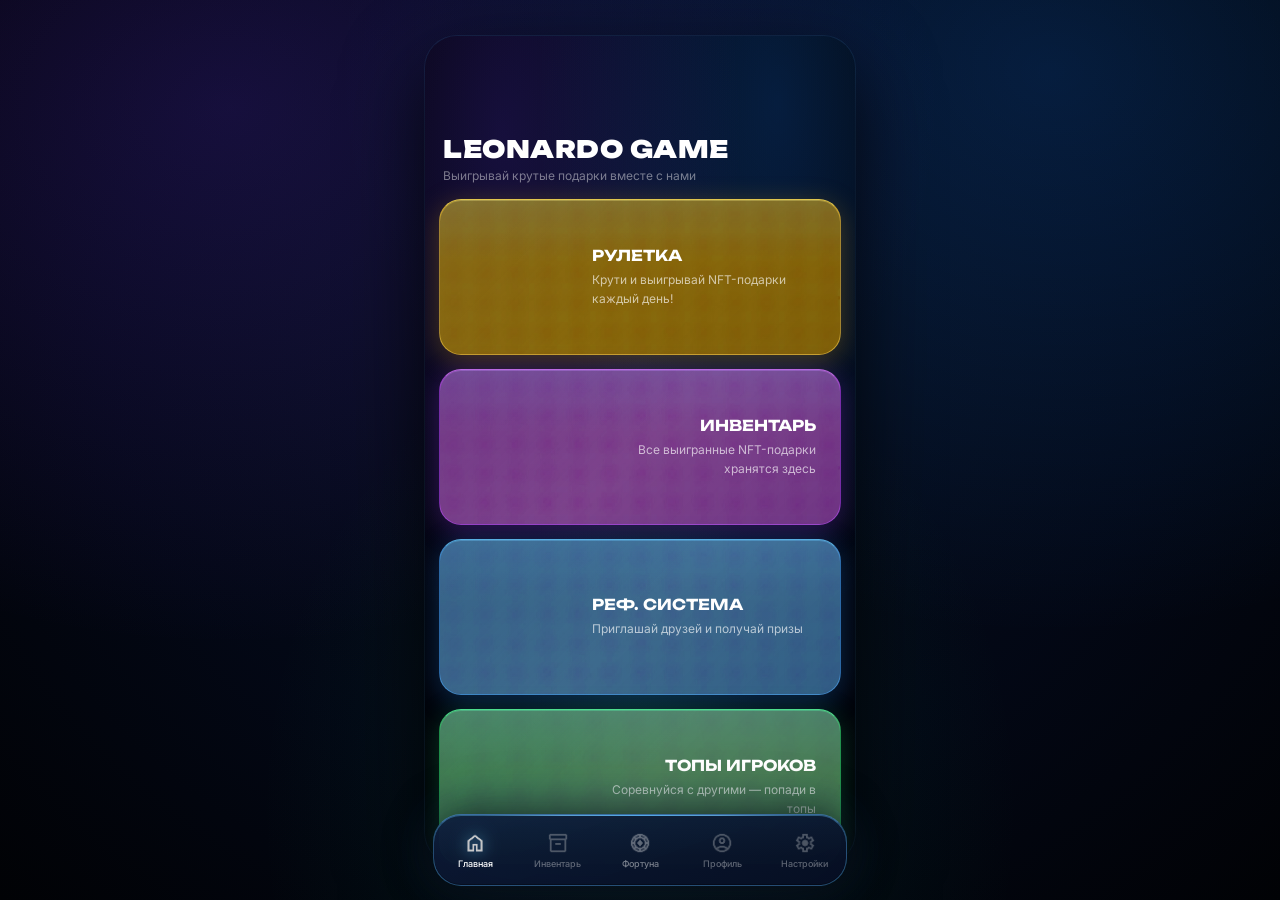
==== commit 644eb38c: "Update index.html" ====
--- a/index.html
+++ b/index.html
@@ -8,7 +8,7 @@
 <!-- Open Graph / Telegram preview -->
 <meta property="og:type" content="website"/>
 <meta property="og:title" content="LEONARDO GAME"/>
-<meta property="og:description" content="Виграй крутяцькі подарки разом з нами 🎁"/>
+<meta property="og:description" content="Быстрее заходи, чтобы залутать крутые призы"/>
 <meta property="og:image" content="https://camorezka.github.io/frontend/logo/logo.png"/>
 <meta property="og:image:width" content="640"/>
 <meta property="og:image:height" content="360"/>
@@ -17,7 +17,7 @@
 <!-- Twitter Card -->
 <meta name="twitter:card" content="summary_large_image"/>
 <meta name="twitter:title" content="LEONARDO GAME"/>
-<meta name="twitter:description" content="Виграй крутяцькі подарки разом з нами 🎁"/>
+<meta name="twitter:description" content="Быстрее заходи, чтобы залутать крутые призы"/>
 <meta name="twitter:image" content="https://camorezka.github.io/frontend/logo/logo.png"/>
 <script src="https://telegram.org/js/telegram-web-app.js"></script>
 <!-- pako для разжатия .tgs (gzip) + lottie-web для рендеринга -->
@@ -51,7 +51,7 @@
         </div>
         <div class="hb-body">
           <div class="home-block-title">РУЛЕТКА</div>
-          <div class="home-block-sub">Крути и выигрывай NFT-подарки каждый день</div>
+          <div class="home-block-sub">Крути и выигрывай NFT-подарки каждый день!</div>
         </div>
       </div>
       <!-- ИНВЕНТАРЬ -->
@@ -71,14 +71,14 @@
         </div>
         <div class="hb-body">
           <div class="home-block-title">РЕФ. СИСТЕМА</div>
-          <div class="home-block-sub">Приглашай друзей и получай бонусы</div>
+          <div class="home-block-sub">Приглашай друзей и получай призы</div>
         </div>
       </div>
       <!-- ТОПЫ ИГРОКОВ -->
       <div class="home-block hb-green hb-right" onclick="switchTab('leaderboard')">
         <div class="hb-body hb-body-right">
           <div class="home-block-title">ТОПЫ ИГРОКОВ</div>
-          <div class="home-block-sub">Соревнуйся с другими — попади в топ</div>
+          <div class="home-block-sub">Соревнуйся с другими — попади в топы</div>
         </div>
         <div class="hb-media">
           <div class="tgs-container" data-tgs="photos2/top.tgs"></div>
@@ -87,12 +87,12 @@
       <!-- СКОРО -->
       <div class="home-block hb-soon hb-left">
         <div class="hb-media">
-          <div class="hb-soon-icon">🔮</div>
+          <div class="hb-soon-icon">⏳</div>
         </div>
         <div class="hb-body">
           <div class="home-block-title">СКОРО</div>
           <div class="home-block-sub">Новые функции уже в разработке — следи за обновлениями</div>
-          <div class="hb-soon-badge">⏳ Coming soon</div>
+          <div class="hb-soon-badge">Скоро будет...</div>
         </div>
       </div>
     </div>
@@ -117,6 +117,7 @@
     <button class="nav-tab" onclick="switchTab('settings')" data-tab="settings" id="navbtn-settings">
       <img src="photos/settings.png" class="nav-icon-img" alt=""/><span>Настройки</span>
     </button>
+    <button class="nav-tab nav-tab-admin" onclick="switchTab('admin')" data-tab="admin" style="display:none;"><span style="font-size:18px;">⚙️</span><span>Админ</span></button>
   </nav>
 </div>
 
@@ -149,6 +150,7 @@
     <button class="nav-tab" onclick="switchTab('settings')" data-tab="settings" id="navbtn2-settings">
       <img src="photos/settings.png" class="nav-icon-img" alt=""/><span>Настройки</span>
     </button>
+    <button class="nav-tab nav-tab-admin" onclick="switchTab('admin')" data-tab="admin" style="display:none;"><span style="font-size:18px;">⚙️</span><span>Админ</span></button>
   </nav>
 </div>
 
@@ -200,7 +202,7 @@
   <div class="spin-btn-wrap" id="spin-btn-wrap">
     <button class="spin-btn" id="spin-btn">Крутить рулетку</button>
     <div class="demo-toggle-row" onclick="toggleDemoMode()">
-      <span class="demo-toggle-label">Демо-прокрутка</span>
+      <span class="demo-toggle-label">Крутить рулетку</span>
       <div class="demo-toggle" id="demo-toggle"></div>
     </div>
     <div class="spin-hint">Прокрути рулетку чтобы сорвать куш!</div>
@@ -225,6 +227,7 @@
     <button class="nav-tab" onclick="switchTab('settings')" data-tab="settings" id="navbtn3-settings">
       <img src="photos/settings.png" class="nav-icon-img" alt=""/><span>Настройки</span>
     </button>
+    <button class="nav-tab nav-tab-admin" onclick="switchTab('admin')" data-tab="admin" style="display:none;"><span style="font-size:18px;">⚙️</span><span>Админ</span></button>
   </nav>
 </div>
 
@@ -281,6 +284,7 @@
     <button class="nav-tab" onclick="switchTab('settings')" data-tab="settings" id="navbtn4-settings">
       <img src="photos/settings.png" class="nav-icon-img" alt=""/><span>Настройки</span>
     </button>
+    <button class="nav-tab nav-tab-admin" onclick="switchTab('admin')" data-tab="admin" style="display:none;"><span style="font-size:18px;">⚙️</span><span>Админ</span></button>
   </nav>
 </div>
 
@@ -333,6 +337,7 @@
     <button class="nav-tab active" onclick="switchTab('settings')" data-tab="settings" id="navbtn5-settings">
       <img src="photos/settings.png" class="nav-icon-img" alt=""/><span>Настройки</span>
     </button>
+    <button class="nav-tab nav-tab-admin" onclick="switchTab('admin')" data-tab="admin" style="display:none;"><span style="font-size:18px;">⚙️</span><span>Админ</span></button>
   </nav>
 </div>
 
@@ -345,14 +350,14 @@
       Отправьте 2 кольца на аккаунт <b id="ring-account">@kinub</b>
     </div>
     <div class="pay-steps">
-      <div class="pay-step">1. Откройте профиль <b id="ring-account-link">@kinub</b> в Telegram</div>
+      <div class="pay-step">1. Откройте профиль <a id="ring-account-link" href="#" onclick="openRingAccount(event)" style="color:#5dbcff;font-weight:700;text-decoration:underline;">@LeonardoRelayer</a> в Telegram</div>
       <div class="pay-step">2. Нажмите «Подарить» → выберите «Кольцо»</div>
-      <div class="pay-step">3. Отправьте 2 кольца (по одному или сразу 2)</div>
-      <div class="pay-step">4. Ждите — рулетка запустится автоматически ✨</div>
+      <div class="pay-step">3. Отправьте 2 кольца</div>
+      <div class="pay-step">4. Рулетка запустится автоматически, наблюдайте!</div>
     </div>
     <div class="pay-bet-id">ID ставки: <b id="pay-bet-id">—</b></div>
     <div class="pay-status" id="pay-status"></div>
-    <button class="pay-confirm-btn" id="pay-confirm-btn">✅ Я отправил — проверить</button>
+    <button class="pay-confirm-btn" id="pay-confirm-btn">Проверить</button>
     <button class="pay-back-btn" id="pay-back-btn">← Назад</button>
   </div>
 </div>
@@ -409,14 +414,14 @@
     <div class="ref-link-block">
       <div class="ref-link-label">Твоя реферальная ссылка</div>
       <div class="ref-link-box" id="ref-link-box">Загрузка...</div>
-      <button class="ref-copy-btn" id="ref-copy-btn" onclick="copyRefLink()">📋 Копировать ссылку</button>
-      <button class="ref-share-btn" onclick="shareRefLink()">🚀 Поделиться</button>
+      <button class="ref-copy-btn" id="ref-copy-btn" onclick="copyRefLink()">Копировать ссылку</button>
+      <button class="ref-share-btn" onclick="shareRefLink()">Поделиться</button>
     </div>
     <div class="ref-how-block">
       <div class="ref-how-title">Как это работает</div>
       <div class="ref-how-step"><span class="ref-step-num">1</span> Скопируй свою реферальную ссылку</div>
       <div class="ref-how-step"><span class="ref-step-num">2</span> Отправь другу в Telegram</div>
-      <div class="ref-how-step"><span class="ref-step-num">3</span> Когда друг откроет приложение — ты получишь 1 ⭐</div>
+      <div class="ref-how-step"><span class="ref-step-num">3</span> Когда друг откроет приложение — ты получишь вознаграждение</div>
     </div>
   </div>
   <nav class="bottom-nav">
@@ -425,6 +430,7 @@
     <button class="nav-tab nav-tab-spin" onclick="switchTab('spin')" data-tab="spin"><div class="nav-spin-highlight"></div><div class="nav-spin-icon-wrap"><img src="photos/fortune.png" class="nav-icon-img nav-icon-fortune" alt=""/></div><span class="nav-spin-label">Фортуна</span></button>
     <button class="nav-tab" onclick="switchTab('profile')" data-tab="profile"><img src="photos/profile.png" class="nav-icon-img" alt=""/><span>Профиль</span></button>
     <button class="nav-tab" onclick="switchTab('settings')" data-tab="settings"><img src="photos/settings.png" class="nav-icon-img" alt=""/><span>Настройки</span></button>
+    <button class="nav-tab nav-tab-admin" onclick="switchTab('admin')" data-tab="admin" style="display:none;"><span style="font-size:18px;">⚙️</span><span>Админ</span></button>
   </nav>
 </div>
 
@@ -450,6 +456,23 @@
     <button class="nav-tab nav-tab-spin" onclick="switchTab('spin')" data-tab="spin"><div class="nav-spin-highlight"></div><div class="nav-spin-icon-wrap"><img src="photos/fortune.png" class="nav-icon-img nav-icon-fortune" alt=""/></div><span class="nav-spin-label">Фортуна</span></button>
     <button class="nav-tab" onclick="switchTab('profile')" data-tab="profile"><img src="photos/profile.png" class="nav-icon-img" alt=""/><span>Профиль</span></button>
     <button class="nav-tab" onclick="switchTab('settings')" data-tab="settings"><img src="photos/settings.png" class="nav-icon-img" alt=""/><span>Настройки</span></button>
+    <button class="nav-tab nav-tab-admin" onclick="switchTab('admin')" data-tab="admin" style="display:none;"><span style="font-size:18px;">⚙️</span><span>Админ</span></button>
+  </nav>
+</div>
+
+<!-- ══ АДМНИН-ПАНЕЛЬ (только для owner/admin) ══ -->
+<div class="screen" id="screen-admin" style="display:none;">
+  <div class="page-content" style="padding-bottom:80px;">
+    <div class="page-title">⚙️ Админ-панель</div>
+    <div id="admin-section-nav" class="admin-section-nav"></div>
+    <div id="admin-body" class="admin-body"></div>
+  </div>
+  <nav class="bottom-nav">
+    <button class="nav-tab" onclick="switchTab('home')" data-tab="home"><img src="photos/main.png" class="nav-icon-img" alt=""/><span>Главная</span></button>
+    <button class="nav-tab" onclick="switchTab('inventory')" data-tab="inventory"><img src="photos/inventory.png" class="nav-icon-img" alt=""/><span>Инвентарь</span></button>
+    <button class="nav-tab nav-tab-spin" onclick="switchTab('spin')" data-tab="spin"><div class="nav-spin-highlight"></div><div class="nav-spin-icon-wrap"><img src="photos/fortune.png" class="nav-icon-img nav-icon-fortune" alt=""/></div><span class="nav-spin-label">Фортуна</span></button>
+    <button class="nav-tab" onclick="switchTab('profile')" data-tab="profile"><img src="photos/profile.png" class="nav-icon-img" alt=""/><span>Профиль</span></button>
+    <button class="nav-tab nav-tab-admin" onclick="switchTab('admin')" data-tab="admin" style="display:none;"><span style="font-size:18px;">⚙️</span><span>Админ</span></button>
   </nav>
 </div>
 
@@ -459,4 +482,4 @@
 
 <script src="app.js"></script>
 </body>
-</html>+</html>
--- a/style.css
+++ b/style.css
@@ -460,7 +460,7 @@
 .main-title-block {
   text-align: center; padding: 12px 24px 0;
   z-index: 10;
-  position: fixed; top: 40px; left: 0; right: 0;
+  position: fixed; top: 58px; left: 0; right: 0;
 }
 .main-title {
   font-family: 'Unbounded', sans-serif;
@@ -494,8 +494,6 @@
   max-width: 190px; max-height: 190px;
   background: transparent;
   border-radius: 20px; border: none; display: block;
-  /* own compositing layer — no overdraw from sibling repaints */
-  will-change: transform;
   transform: translateZ(0);
 }
 .gifts-track video { object-fit: cover; }
@@ -506,7 +504,9 @@
   flex-shrink: 0; width: 42vw; height: 42vw;
   max-width: 190px; max-height: 190px;
   border-radius: 20px; overflow: hidden;
-  background: transparent;
+  background: #0d2a45;
+  border: 1.5px solid rgba(93,188,255,0.28);
+  box-shadow: 0 0 18px rgba(37,120,200,0.18);
   display: flex; align-items: center; justify-content: center;
   contain: layout style paint;
 }
@@ -1035,4 +1035,67 @@
 .spin-particles, .gifts-track-wrap, .hb-media, .tgs-container {
   contain: layout style paint;
 }
-* { -webkit-tap-highlight-color: transparent; }+* { -webkit-tap-highlight-color: transparent; }
+
+/* Скрытые экраны не рендерятся браузером — экономим GPU */
+.screen:not(.active) {
+  content-visibility: hidden;
+}
+/* Плавное появление TGS при reveal */
+.tgs-container {
+  transition: opacity 0.3s ease;
+}
+/* ══ ADMIN PANEL ══════════════════════════════════════════ */
+.admin-section-nav {
+  display: flex; flex-wrap: wrap; gap: 8px;
+  padding: 12px 16px 0;
+}
+.admin-nav-btn {
+  padding: 7px 13px; border-radius: 20px; border: 1.5px solid rgba(255,255,255,0.15);
+  background: rgba(255,255,255,0.07); color: #fff; font-size: 13px; cursor: pointer;
+  transition: background 0.15s, border-color 0.15s;
+}
+.admin-nav-btn.active {
+  background: rgba(168,255,120,0.18); border-color: #A8FF78; color: #A8FF78;
+}
+.admin-body {
+  padding: 14px 16px 16px;
+}
+.admin-loading { color: #aaa; text-align: center; padding: 30px 0; font-size: 14px; }
+.admin-err     { color: #ff6b6b; text-align: center; padding: 20px 0; font-size: 14px; }
+.admin-cards   { display: grid; grid-template-columns: repeat(2,1fr); gap: 10px; margin-bottom: 14px; }
+.admin-card    { background: rgba(255,255,255,0.07); border-radius: 14px; padding: 14px 12px; text-align: center; }
+.admin-card-val { font-size: 22px; font-weight: 700; color: #A8FF78; }
+.admin-card-lbl { font-size: 11px; color: #aaa; margin-top: 3px; }
+.admin-info-row { font-size: 13px; color: #ccc; margin-bottom: 10px; }
+.admin-actions  { display: flex; flex-wrap: wrap; gap: 8px; margin-top: 10px; }
+.admin-btn {
+  padding: 8px 16px; border-radius: 20px; border: none;
+  background: linear-gradient(135deg,#A8FF78,#78FFD6); color: #111;
+  font-size: 13px; font-weight: 600; cursor: pointer;
+}
+.admin-btn-sec {
+  background: rgba(255,255,255,0.1); color: #fff;
+}
+.admin-btn-danger {
+  background: linear-gradient(135deg,#FF6B6B,#FF4444); color: #fff;
+}
+.admin-search-row { display: flex; gap: 8px; margin-bottom: 12px; flex-wrap: wrap; }
+.admin-input {
+  flex: 1; min-width: 0; padding: 8px 12px; border-radius: 12px;
+  border: 1.5px solid rgba(255,255,255,0.15); background: rgba(255,255,255,0.07);
+  color: #fff; font-size: 13px; outline: none;
+}
+.admin-input:focus { border-color: #A8FF78; }
+.admin-table-wrap { overflow-x: auto; -webkit-overflow-scrolling: touch; }
+.admin-table {
+  width: 100%; border-collapse: collapse; font-size: 12px; color: #ddd;
+}
+.admin-table th {
+  background: rgba(168,255,120,0.12); color: #A8FF78;
+  padding: 8px 10px; text-align: left; white-space: nowrap;
+}
+.admin-table td { padding: 7px 10px; border-bottom: 1px solid rgba(255,255,255,0.06); }
+.admin-table tr:hover td { background: rgba(255,255,255,0.04); }
+.admin-pagination { display: flex; gap: 8px; justify-content: center; margin-top: 12px; align-items: center; }
+.admin-pagination span { font-size: 13px; color: #aaa; }
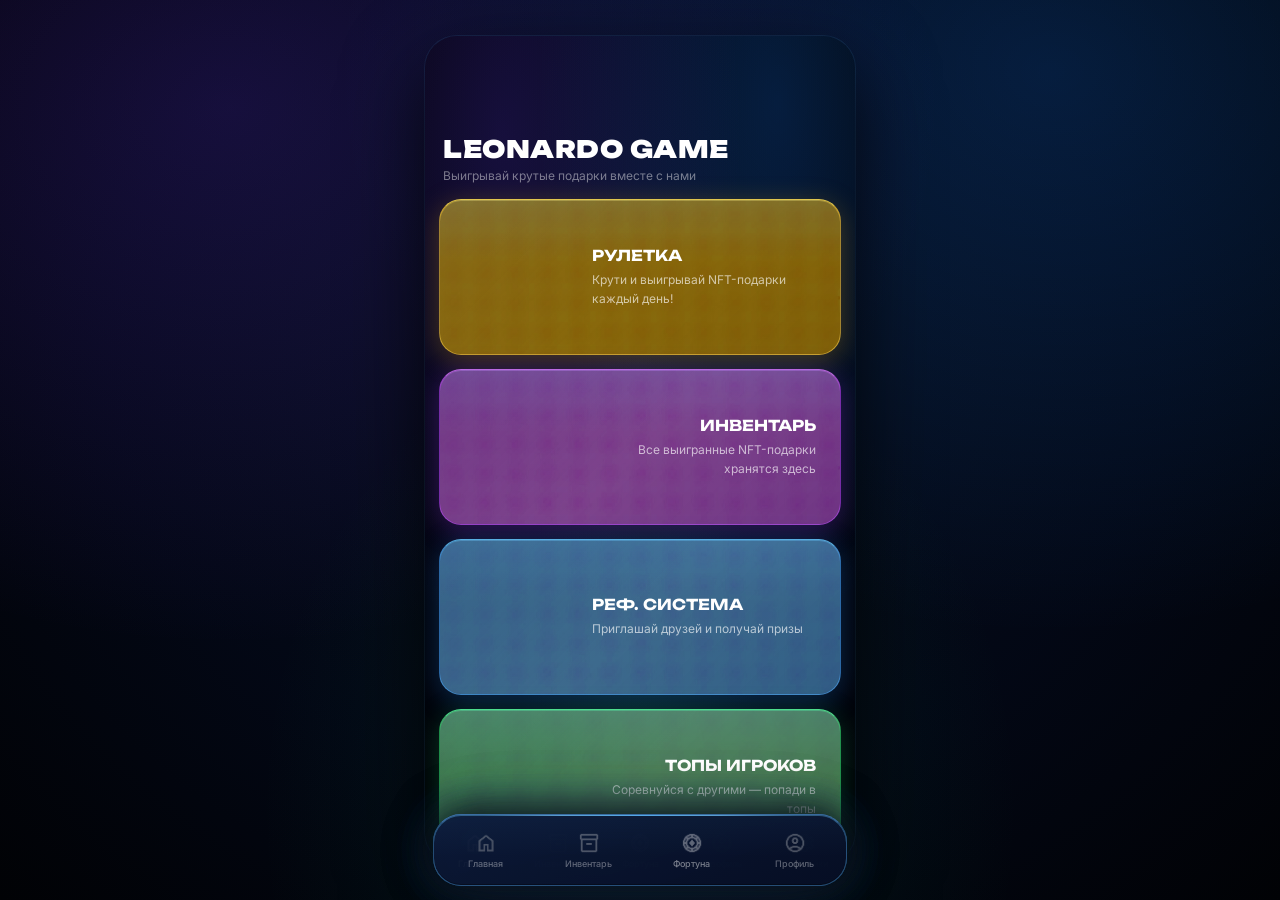
==== commit 90bb149d: "Update index.html" ====
--- a/index.html
+++ b/index.html
@@ -117,7 +117,6 @@
     <button class="nav-tab" onclick="switchTab('settings')" data-tab="settings" id="navbtn-settings">
       <img src="photos/settings.png" class="nav-icon-img" alt=""/><span>Настройки</span>
     </button>
-    <button class="nav-tab nav-tab-admin" onclick="switchTab('admin')" data-tab="admin" style="display:none;"><span style="font-size:18px;">⚙️</span><span>Админ</span></button>
   </nav>
 </div>
 
@@ -150,7 +149,6 @@
     <button class="nav-tab" onclick="switchTab('settings')" data-tab="settings" id="navbtn2-settings">
       <img src="photos/settings.png" class="nav-icon-img" alt=""/><span>Настройки</span>
     </button>
-    <button class="nav-tab nav-tab-admin" onclick="switchTab('admin')" data-tab="admin" style="display:none;"><span style="font-size:18px;">⚙️</span><span>Админ</span></button>
   </nav>
 </div>
 
@@ -227,7 +225,6 @@
     <button class="nav-tab" onclick="switchTab('settings')" data-tab="settings" id="navbtn3-settings">
       <img src="photos/settings.png" class="nav-icon-img" alt=""/><span>Настройки</span>
     </button>
-    <button class="nav-tab nav-tab-admin" onclick="switchTab('admin')" data-tab="admin" style="display:none;"><span style="font-size:18px;">⚙️</span><span>Админ</span></button>
   </nav>
 </div>
 
@@ -284,7 +281,6 @@
     <button class="nav-tab" onclick="switchTab('settings')" data-tab="settings" id="navbtn4-settings">
       <img src="photos/settings.png" class="nav-icon-img" alt=""/><span>Настройки</span>
     </button>
-    <button class="nav-tab nav-tab-admin" onclick="switchTab('admin')" data-tab="admin" style="display:none;"><span style="font-size:18px;">⚙️</span><span>Админ</span></button>
   </nav>
 </div>
 
@@ -337,7 +333,6 @@
     <button class="nav-tab active" onclick="switchTab('settings')" data-tab="settings" id="navbtn5-settings">
       <img src="photos/settings.png" class="nav-icon-img" alt=""/><span>Настройки</span>
     </button>
-    <button class="nav-tab nav-tab-admin" onclick="switchTab('admin')" data-tab="admin" style="display:none;"><span style="font-size:18px;">⚙️</span><span>Админ</span></button>
   </nav>
 </div>
 
@@ -430,7 +425,6 @@
     <button class="nav-tab nav-tab-spin" onclick="switchTab('spin')" data-tab="spin"><div class="nav-spin-highlight"></div><div class="nav-spin-icon-wrap"><img src="photos/fortune.png" class="nav-icon-img nav-icon-fortune" alt=""/></div><span class="nav-spin-label">Фортуна</span></button>
     <button class="nav-tab" onclick="switchTab('profile')" data-tab="profile"><img src="photos/profile.png" class="nav-icon-img" alt=""/><span>Профиль</span></button>
     <button class="nav-tab" onclick="switchTab('settings')" data-tab="settings"><img src="photos/settings.png" class="nav-icon-img" alt=""/><span>Настройки</span></button>
-    <button class="nav-tab nav-tab-admin" onclick="switchTab('admin')" data-tab="admin" style="display:none;"><span style="font-size:18px;">⚙️</span><span>Админ</span></button>
   </nav>
 </div>
 
@@ -456,23 +450,15 @@
     <button class="nav-tab nav-tab-spin" onclick="switchTab('spin')" data-tab="spin"><div class="nav-spin-highlight"></div><div class="nav-spin-icon-wrap"><img src="photos/fortune.png" class="nav-icon-img nav-icon-fortune" alt=""/></div><span class="nav-spin-label">Фортуна</span></button>
     <button class="nav-tab" onclick="switchTab('profile')" data-tab="profile"><img src="photos/profile.png" class="nav-icon-img" alt=""/><span>Профиль</span></button>
     <button class="nav-tab" onclick="switchTab('settings')" data-tab="settings"><img src="photos/settings.png" class="nav-icon-img" alt=""/><span>Настройки</span></button>
-    <button class="nav-tab nav-tab-admin" onclick="switchTab('admin')" data-tab="admin" style="display:none;"><span style="font-size:18px;">⚙️</span><span>Админ</span></button>
-  </nav>
-</div>
-
-<!-- ══ АДМНИН-ПАНЕЛЬ (только для owner/admin) ══ -->
-<div class="screen" id="screen-admin" style="display:none;">
-  <div class="page-content" style="padding-bottom:80px;">
-    <div class="page-title">⚙️ Админ-панель</div>
-    <div id="admin-section-nav" class="admin-section-nav"></div>
-    <div id="admin-body" class="admin-body"></div>
+  </nav>
+</div>
+
   </div>
   <nav class="bottom-nav">
     <button class="nav-tab" onclick="switchTab('home')" data-tab="home"><img src="photos/main.png" class="nav-icon-img" alt=""/><span>Главная</span></button>
     <button class="nav-tab" onclick="switchTab('inventory')" data-tab="inventory"><img src="photos/inventory.png" class="nav-icon-img" alt=""/><span>Инвентарь</span></button>
     <button class="nav-tab nav-tab-spin" onclick="switchTab('spin')" data-tab="spin"><div class="nav-spin-highlight"></div><div class="nav-spin-icon-wrap"><img src="photos/fortune.png" class="nav-icon-img nav-icon-fortune" alt=""/></div><span class="nav-spin-label">Фортуна</span></button>
     <button class="nav-tab" onclick="switchTab('profile')" data-tab="profile"><img src="photos/profile.png" class="nav-icon-img" alt=""/><span>Профиль</span></button>
-    <button class="nav-tab nav-tab-admin" onclick="switchTab('admin')" data-tab="admin" style="display:none;"><span style="font-size:18px;">⚙️</span><span>Админ</span></button>
   </nav>
 </div>
 
